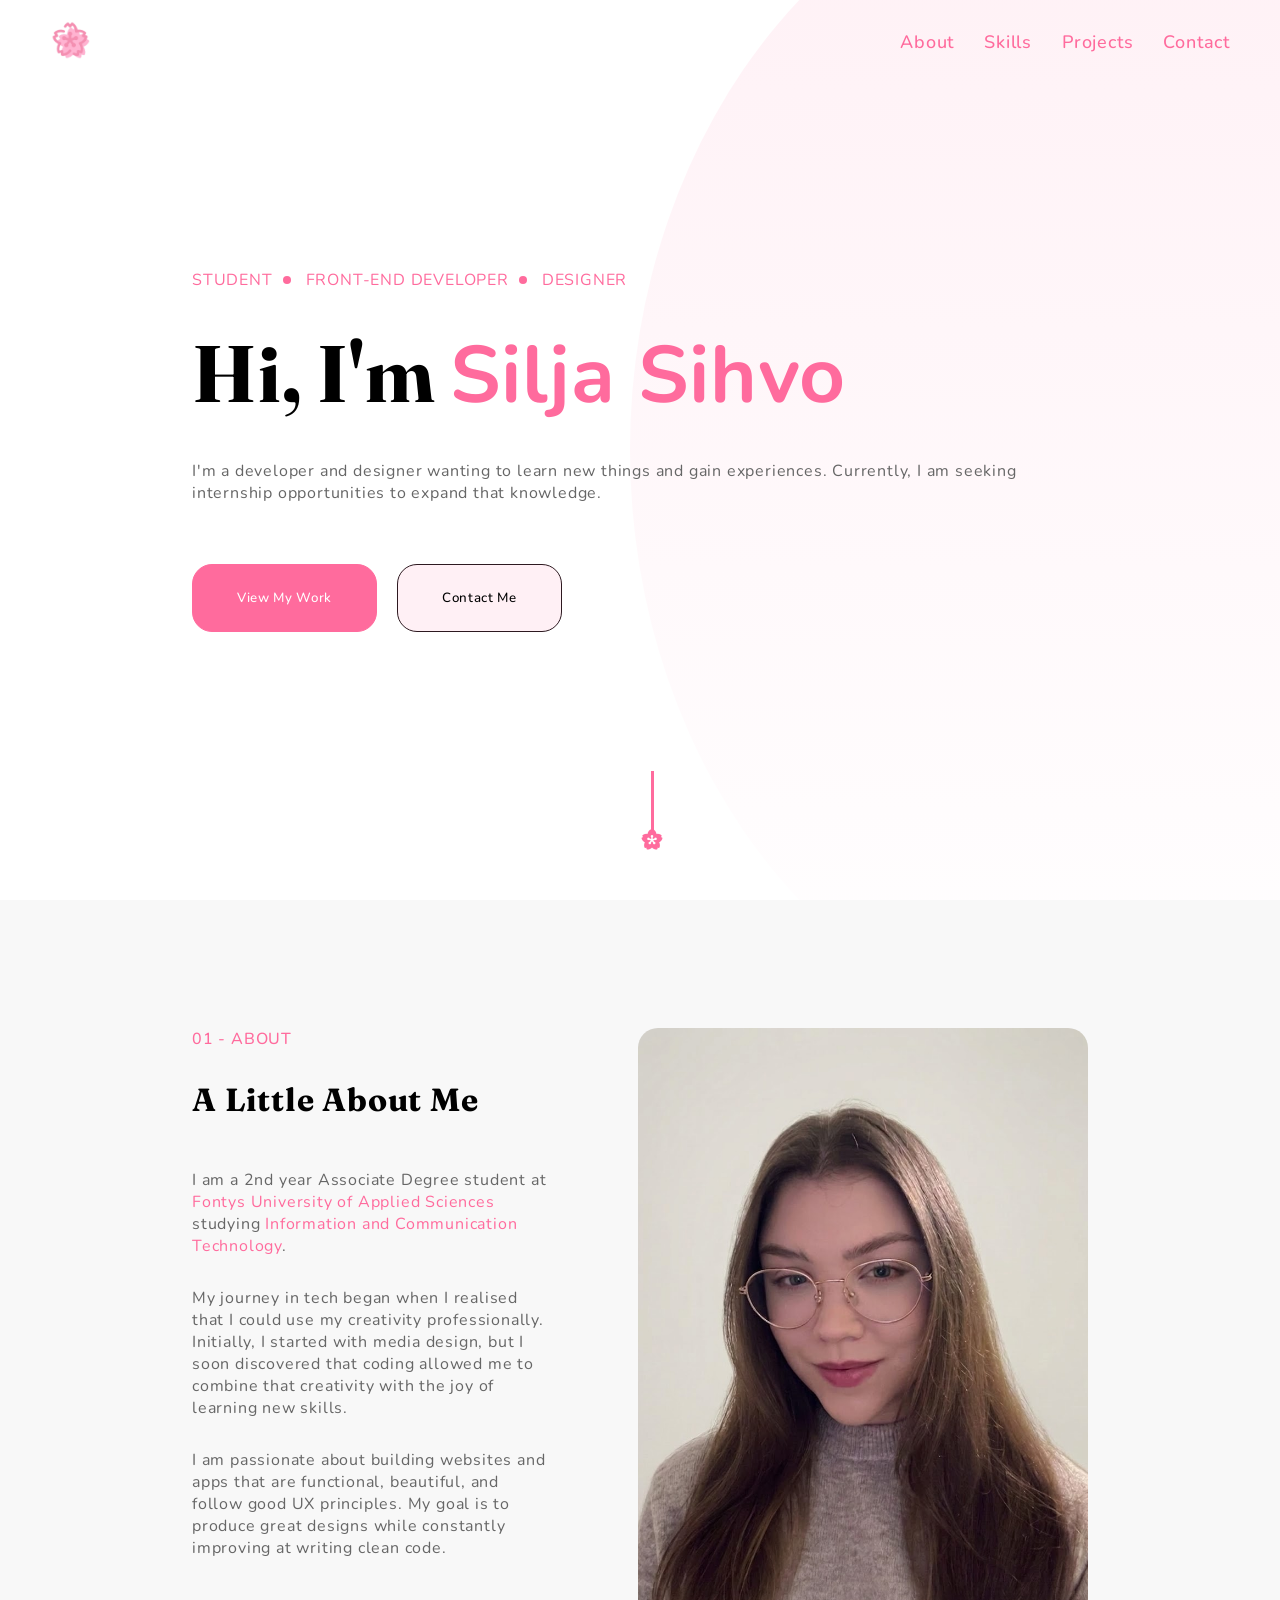
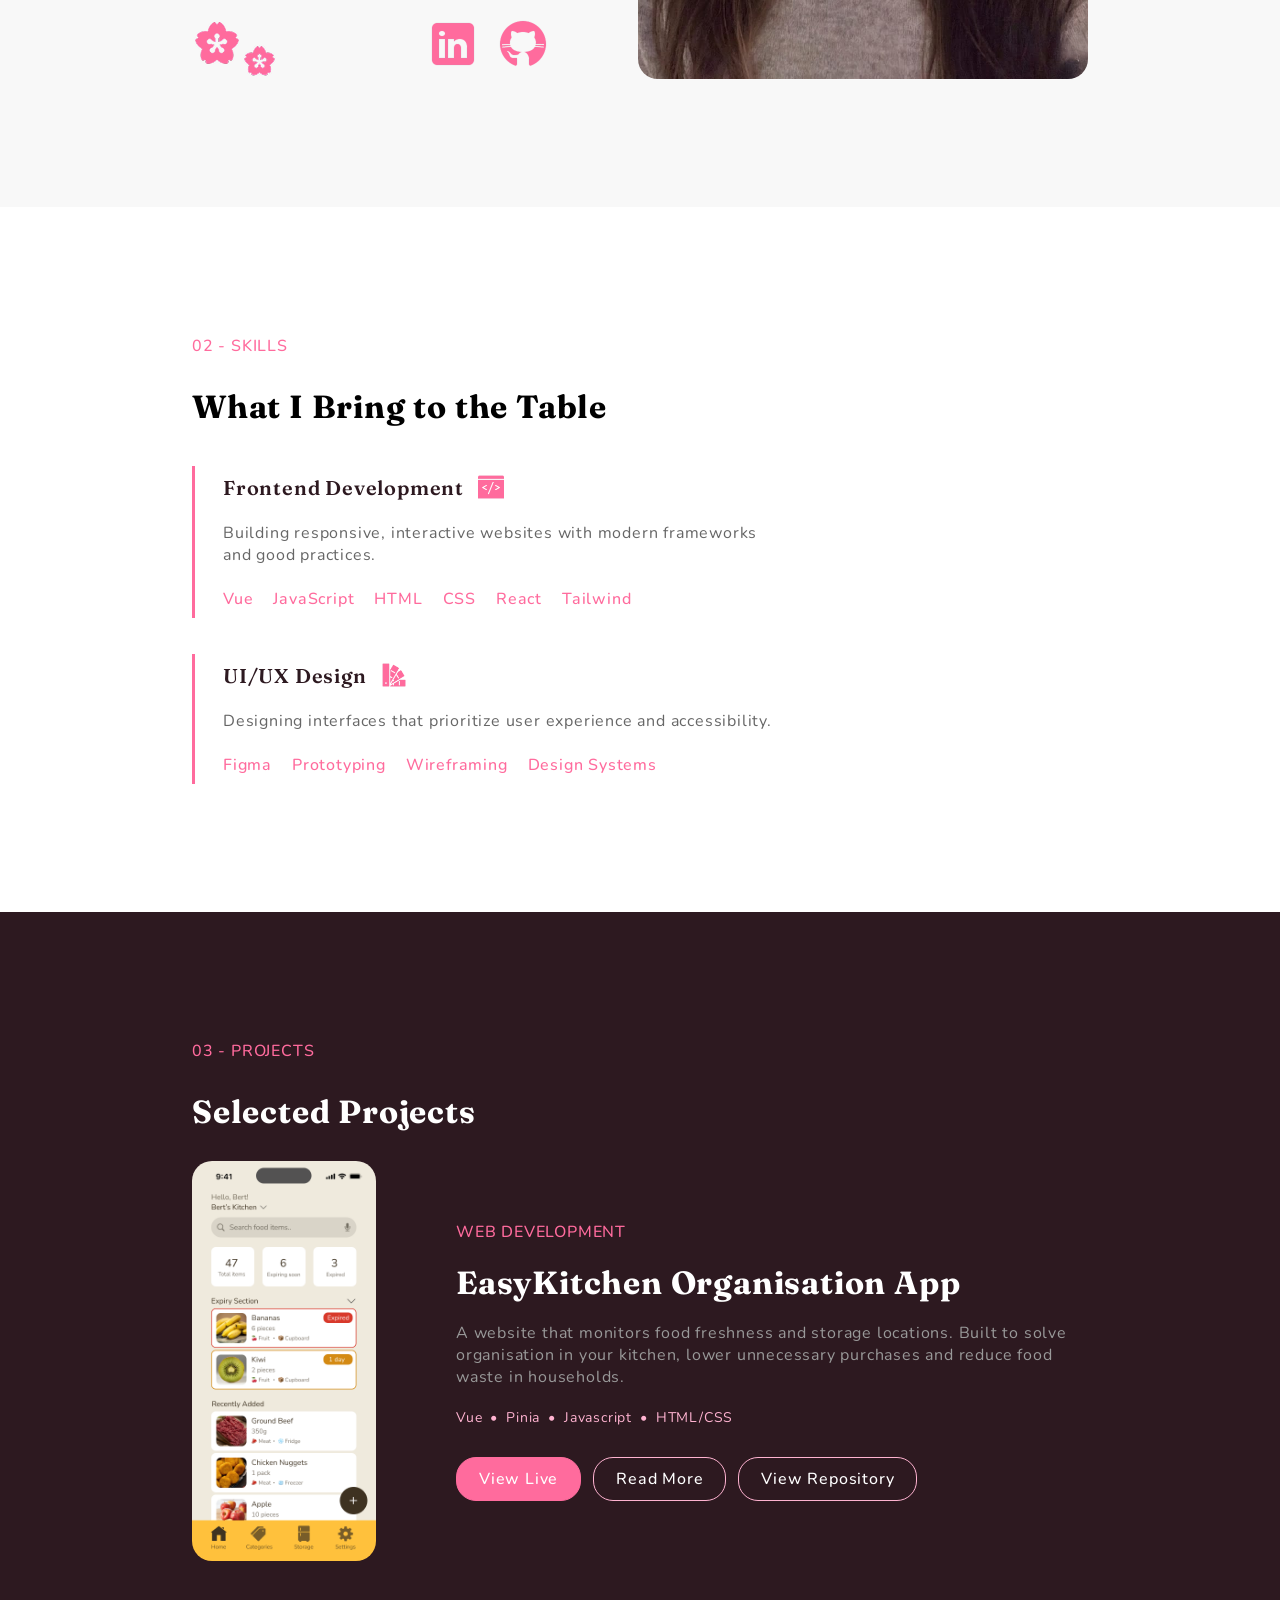
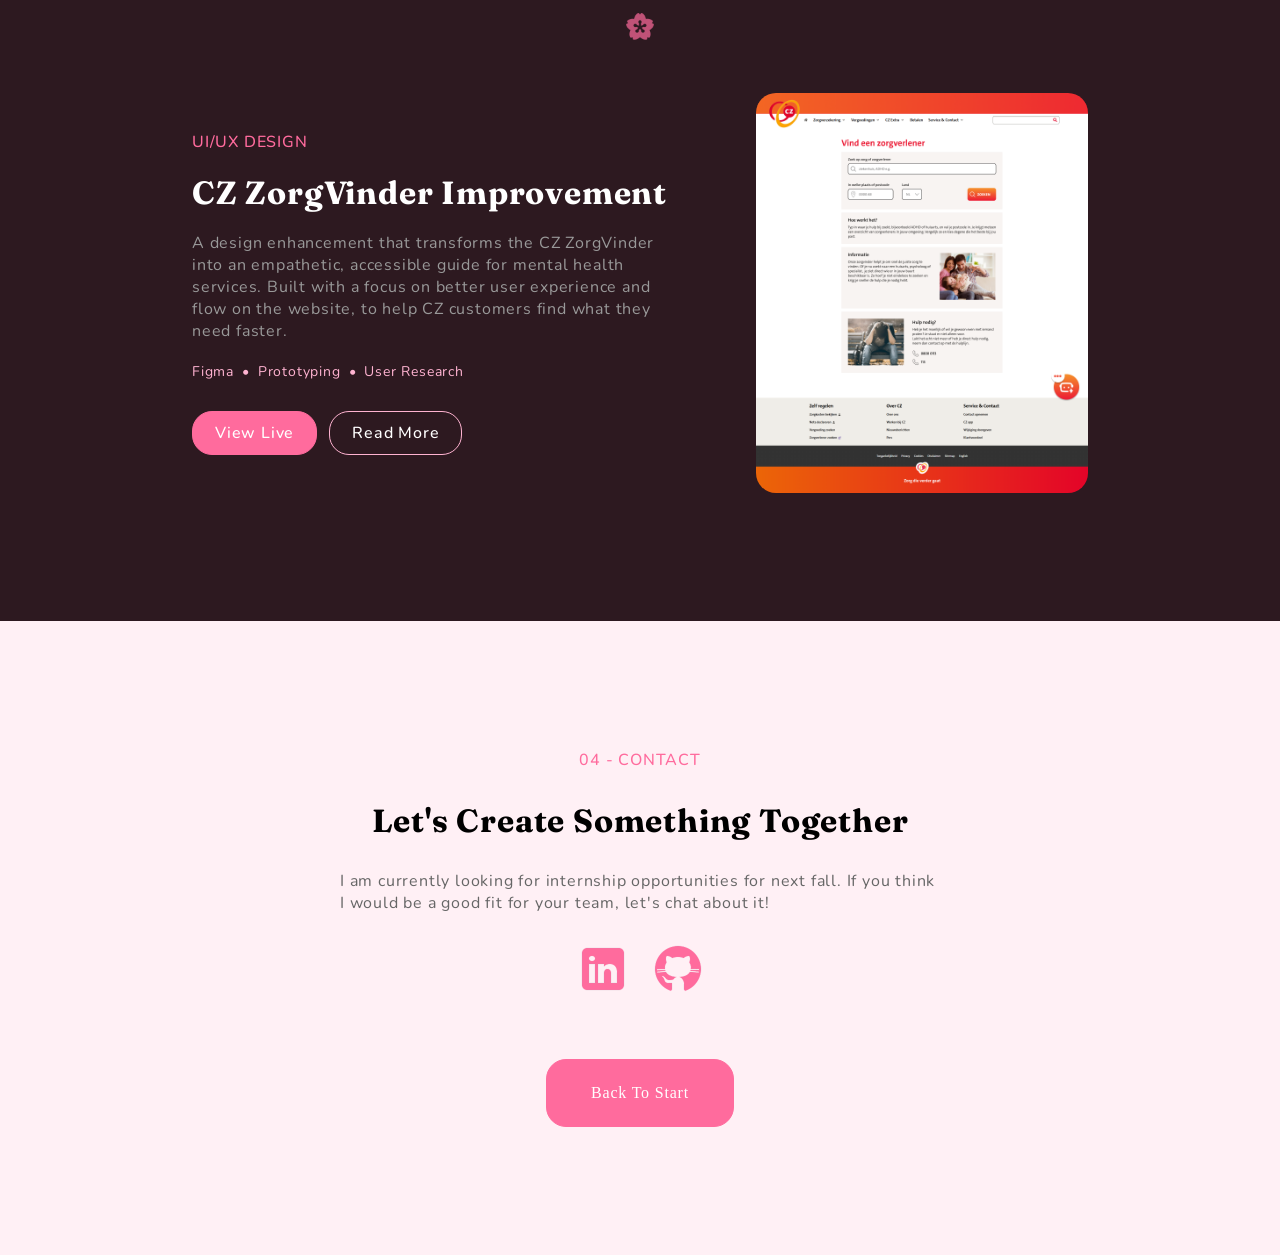
==== index.html @ 4cdd4177 "Add Contact section" ====
<!doctype html>
<html lang="en">
	<head>
		<meta charset="UTF-8" />
		<meta name="viewport" content="width=device-width, initial-scale=1.0" />
		<link rel="stylesheet" href="styles.css" />
		<link rel="preconnect" href="https://fonts.googleapis.com" />
		<link rel="preconnect" href="https://fonts.gstatic.com" crossorigin />
		<link
			href="https://fonts.googleapis.com/css2?family=Nunito:ital,wght@0,200..1000;1,200..1000&display=swap"
			rel="stylesheet" />
		<link rel="preconnect" href="https://fonts.googleapis.com" />
		<link rel="preconnect" href="https://fonts.gstatic.com" crossorigin />
		<link
			href="https://fonts.googleapis.com/css2?family=Fraunces:ital,opsz,wght@0,9..144,100..900;1,9..144,100..900&display=swap"
			rel="stylesheet" />
		<title>Silja Sihvo - Portfolio</title>
	</head>

	<body>
		<!-- Header -->
		<header id="main-header">
			<div class="logo">
				<img src="/images/flower-outline.png" alt="Flower Logo" />
			</div>

			<nav>
				<ul class="nav-links">
					<li><a href="#about">About</a></li>
					<li><a href="#skills">Skills</a></li>
					<li><a href="#projects">Projects</a></li>
					<li><a href="#contact">Contact</a></li>
				</ul>
			</nav>
		</header>

		<!-- Hero -->
		<section class="hero-wrapper">
			<div class="hero-section container">
				<ul class="role-list">
					<li>STUDENT</li>
					<li>FRONT-END DEVELOPER</li>
					<li>DESIGNER</li>
				</ul>
				<h1>Hi, I'm <span class="highlight">Silja Sihvo</span></h1>
				<p>
					I'm a developer and designer wanting to learn new things and
					gain experiences. Currently, I am seeking internship
					opportunities to expand that knowledge.
				</p>
				<div class="hero-cta">
					<button class="view-btn">View My Work</button>
					<button class="contact-btn">Contact Me</button>
				</div>
			</div>
			<div class="scroll-indicator">
				<div class="scroll-line"></div>
				<img
					src="/images/flower.png"
					alt="Scroll Down"
					class="scroll-icon" />
			</div>
		</section>

		<!-- About -->
		<section class="about" id="about">
			<div class="about-content container">
				<div>
					<h4>01 - ABOUT</h4>
					<h2>A Little About Me</h2>
					<p>
						I am a 2nd year Associate Degree student at
						<span class="highlight"
							>Fontys University of Applied Sciences</span
						>
						studying
						<span class="highlight"
							>Information and Communication Technology</span
						>.
					</p>
					<p>
						My journey in tech began when I realised that I could
						use my creativity professionally. Initially, I started
						with media design, but I soon discovered that coding
						allowed me to combine that creativity with the joy of
						learning new skills.
					</p>
					<p>
						I am passionate about building websites and apps that
						are functional, beautiful, and follow good UX
						principles. My goal is to produce great designs while
						constantly improving at writing clean code.
					</p>
					<div class="about-bottom">
						<img src="/images/flowers.png" alt="Flowers" />
						<div class="about-icons">
							<img src="/images/linkedin.png" alt="LinkedIn" />
							<img src="/images/github.png" alt="GitHub" />
						</div>
					</div>
				</div>
				<img src="/images/selfie.png" alt="Selfie" class="selfie" />
			</div>
		</section>

		<!-- Skills -->
		<section class="skills-section" id="skills">
			<div class="container">
				<h4>02 - SKILLS</h4>
				<h2>What I Bring to the Table</h2>

				<div class="skills-list">
					<div class="skill-card">
						<div class="skill-header">
							<span class="skill-title"
								>Frontend Development</span
							>
							<span class="skill-icon">
								<img
									src="/images/frontend.png"
									alt="Code Icon" />
							</span>
						</div>
						<p class="skill-description">
							Building responsive, interactive websites with
							modern frameworks and good practices.
						</p>
						<div class="skill-tags">
							<span class="skill-tag">Vue</span>
							<span class="skill-tag">JavaScript</span>
							<span class="skill-tag">HTML</span>
							<span class="skill-tag">CSS</span>
							<span class="skill-tag">React</span>
							<span class="skill-tag">Tailwind</span>
						</div>
					</div>

					<div class="skill-card">
						<div class="skill-header">
							<span class="skill-title">UI/UX Design</span>
							<span class="skill-icon">
								<img
									src="/images/design.png"
									alt="Design Icon" />
							</span>
						</div>
						<p class="skill-description">
							Designing interfaces that prioritize user experience
							and accessibility.
						</p>
						<div class="skill-tags">
							<span class="skill-tag">Figma</span>
							<span class="skill-tag">Prototyping</span>
							<span class="skill-tag">Wireframing</span>
							<span class="skill-tag">Design Systems</span>
						</div>
					</div>
				</div>
			</div>
		</section>

		<!-- Projects -->
		<section class="projects" id="projects">
			<div class="container">
				<h4>03 - PROJECTS</h4>
				<h2>Selected Projects</h2>

				<div class="project-card">
					<img
						src="/images/project1.png"
						alt="EasyKitchen App"
						class="project-img" />
					<div class="project-info">
						<h4 class="project-category">WEB DEVELOPMENT</h4>
						<h2>EasyKitchen Organisation App</h2>
						<p>
							A website that monitors food freshness and storage
							locations. Built to solve organisation in your
							kitchen, lower unnecessary purchases and reduce food
							waste in households.
						</p>
						<div class="project-tags">
							<span>Vue</span>
							<span>Pinia</span>
							<span>Javascript</span>
							<span>HTML/CSS</span>
						</div>
						<div class="project-buttons">
							<button class="view-btn">View Live</button>
							<a
								href="project1.html"
								class="contact-btn project-outline-btn">
								Read More
							</a>
							<button class="contact-btn project-outline-btn">
								View Repository
							</button>
						</div>
					</div>
				</div>

				<div class="project-divider">
					<img
						src="/images/flower.png"
						alt="Flower"
						class="flower-icon" />
				</div>

				<div class="project-card project-card--reverse">
					<div class="project-info">
						<h4 class="project-category">UI/UX DESIGN</h4>
						<h2>CZ ZorgVinder Improvement</h2>
						<p>
							A design enhancement that transforms the CZ
							ZorgVinder into an empathetic, accessible guide for
							mental health services. Built with a focus on better
							user experience and flow on the website, to help CZ
							customers find what they need faster.
						</p>
						<div class="project-tags">
							<span>Figma</span>
							<span>Prototyping</span>
							<span>User Research</span>
						</div>
						<div class="project-buttons">
							<button class="view-btn">View Live</button>
							<a
								href="project2.html"
								class="contact-btn project-outline-btn">
								Read More
							</a>
						</div>
					</div>
					<img
						src="/images/project2.png"
						alt="CZ ZorgVinder"
						class="project-img" />
				</div>
			</div>
		</section>

		<!-- Contact -->
		<section class="contact" id="contact">
			<div class="contact-container">
				<h4>04 - CONTACT</h4>
				<h2>Let's Create Something Together</h2>
				<p>
					I am currently looking for internship opportunities for next
					fall. If you think I would be a good fit for your team,
					let's chat about it!
				</p>
				<div class="contact-socials">
					<img src="/images/linkedin.png" alt="LinkedIn" />
					<img src="/images/github.png" alt="GitHub" />
				</div>
				<div class="cta-btn">Back To Start</div>
		</section>

		<script src="script.js"></script>
	</body>
</html>
---- styles.css ----
:root {
    --background-color: #ffffff;
    --light-gray: #F8F8F8;
    --gray-font: #666666;
    --lighter-font: #999999;
    --pink-font: #FFB3D1;
    --primary: #FF6B9D;
    --secondary: #FFF0F5;
    --contrast: #2D1920;
}

* {
    margin: 0;
    padding: 0;
    box-sizing: border-box;
}

html {
  scroll-behavior: smooth;
  scroll-padding-top: 90px;
}

body {
    letter-spacing: 0.05em;
}

h1 {
    font-family: "Fraunces", serif;
    font-size: 80px;
}

h2 {
    font-family: "Fraunces", serif;
    font-size: 32px;
}

h3 {
    font-family: "Fraunces", serif;
}

h4 {
    font-family: "Nunito", sans-serif;
    color: var(--primary);
    font-weight: 500;
    font-size: 16px;
}

p {
    font-family: "Nunito", sans-serif;
    color: var(--gray-font);
}

ul {
    font-family: "Nunito", sans-serif;
}

span {
    font-family: "Nunito", sans-serif;
}

.highlight {
    color: var(--primary);
}

button {
    font-family: "Nunito", sans-serif;
}

a {
    font-family: "Nunito", sans-serif;
    text-decoration: none;
}

section {
    padding: 8rem clamp(1.5rem, 15vw, 20rem);
    position: relative;
    box-sizing: border-box;
}

@media (max-width: 768px) {
    section {
        padding: 4rem 1.5rem;
        text-align: center;
    }
}

/* -- Header --*/
#main-header {
  position: fixed;
  top: 0;
  left: 0;
  width: 100%;
  display: flex;
  justify-content: space-between;
  align-items: center;
  padding: 20px 50px;
  box-sizing: border-box;
  z-index: 1000;
  background-color: transparent;
  box-shadow: none;
  transition: background-color 0.3s ease, box-shadow 0.3s ease, padding 0.3s ease;
}

#main-header.scrolled {
  background-color: var(--background-color);
  box-shadow: 0 4px 12px rgba(0, 0, 0, 0.1);
  padding: 15px 50px;
}

.logo img {
  height: 40px;
  width: auto;
}

.nav-links {
  list-style: none;
  display: flex;
  gap: 30px;
  margin: 0;
  padding: 0;
}

.nav-links a {
  text-decoration: none;
  color: var(--primary);
  font-weight: 500;
  font-size: 18px;
  transition: opacity 0.2s ease;
  position: relative;
}

.nav-links a:hover {
  opacity: 0.7;
}

.nav-links a::after {
  content: '';
  position: absolute;
  left: 0;
  bottom: -24px; 
  width: 0;
  height: 3px;
  background-color: var(--primary);
  transition: width 0.3s ease;
}

.nav-links a:hover::after,
.nav-links a.active::after {
  width: 100%;
}

/* -- Hero -- */ 

.role-list {
    list-style: none;
    display: flex;
    flex-wrap: wrap;
    align-items: center;
    gap: 15px;
    color: var(--primary);
    padding: 0;
    font-size: 16px;
}

.role-list li {
    display: flex;
    align-items: center;
}

.role-list li:not(:last-child)::after {
    content: "";
    display: inline-block;
    width: 8px;
    height: 8px;
    background-color: var(--primary);
    border-radius: 50%;
    margin-left: 10px;
    flex-shrink: 0;
}

.view-btn {
    background-color: var(--primary);
    color: #ffffff;
    border: 1.5px solid var(--primary);
    border-radius: 20px;
    padding: 24px 44px;
    cursor: pointer;
    font-weight: 500;
    letter-spacing: 0.05em;
    transition: all 0.3s ease;
}

.contact-btn {
    background-color: var(--secondary);
    border: 1.5px solid var(--contrast);
    border-radius: 20px;
    padding: 24px 44px;
    cursor: pointer;
    font-weight: 500;
    letter-spacing: 0.05em;
    transition: all 0.3s ease;
}

.view-btn:hover {
    background-color: #ffffff;
    color: var(--primary);
    border-color: var(--primary);
}

.contact-btn:hover {
    background-color: var(--contrast);
    color: #ffffff;
}

.hero-wrapper {
    width: 100%;
    min-height: 100vh;
    position: relative;
    overflow: hidden;
    display: flex;
}

.hero-section {
    display: flex;
    justify-content: center;
    flex-direction: column;
    max-width: 850px;
    width: 100%;
    gap: 30px;
    position: relative;
}

.hero-wrapper::after {
    content: "";
    position: absolute;
    right: -350px;
    top: 50%;
    transform: translateY(-50%);
    width: 1000px; 
    height: 1200px;
    border-radius: 50%;
    background: linear-gradient(to bottom, var(--secondary), #ffffff);
    z-index: -1;
}

.hero-cta {
    display: flex;
    flex-direction: row;
    gap: 20px;
    margin-top: 30px;
}

.scroll-indicator {
    position: absolute;
    bottom: 3rem;
    left: 50%;
    display: flex;
    flex-direction: column;
    align-items: center;
    gap: 0;
    
    animation: scroll-bounce 2s infinite ease-in-out;
    z-index: 10;
}

.scroll-line {
    width: 3px;
    height: 60px;
    background-color: var(--primary);
}

.scroll-icon {
    width: 24px;
    height: auto;
    display: block;
    margin-top: -3px;
}

@keyframes scroll-bounce {
    0%, 100% {
        transform: translate(-50%, 0);
    }
    50% {
        transform: translate(-50%, 15px);
    }
}

@media (max-width: 768px) {
    .hero-section {
        align-items: center;
        margin: 0 auto;
    }

    .role-list {
        justify-content: center;
        gap: 30px; 
        font-weight: 600;
        letter-spacing: 0.1em;
    }

    .role-list li:not(:last-child)::after {
        display: none; 
    }

    .hero-cta {
        flex-direction: column;
        width: 100%;
        gap: 15px;
    }

    .view-btn, .contact-btn {
        width: 100%;
        padding: 18px 30px;
    }

    .hero-wrapper::after {
        content: "";
        position: absolute;
        top: 0;
        width: 200%; 
        height: 100%;
        right: -140%; 
        bottom: 0;
        transform: none;
        border-radius: 50%;
        background: linear-gradient(to bottom, var(--secondary), #ffffff);
        opacity: 0.5;
        z-index: -1;
    }

    .hero-section h1 {
        font-size: 2.8rem;
    }
}

/* -- About -- */

.about {
    display: flex;
    flex-direction: row;
    gap: 100px;
    background-color: var(--light-gray);
    align-items: center;
}

.about-content {
    display: flex;
    gap: 90px;
    max-width: 800px;
}

/* first div of about-content */
.about-content > div:first-child {
    display: flex;
    flex-direction: column;
    gap: 30px;
}

.about h2 {
    padding-bottom: 20px;

}

.about-bottom {
    display: flex;
    flex-direction: row;
    justify-content: space-between;
    padding-top: 30px;
}

.about-icons {
    display: flex;
    gap: 20px;
}

.about-icons img {
    width: 50px;
    height: 50px;
    cursor: pointer;
}

.selfie {
    width: 100%; 
    max-width: 450px;
    height: auto; 
    border-radius: 20px;
    object-fit: cover;
}

@media (max-width: 1200px) {
    .selfie {
        width: 200px;
        height: auto;
        object-fit: cover;
        margin: 0 auto;
    }

    .about-bottom > img {
        display: none;
    }
}

@media (max-width: 768px) {
    .about-content {
        flex-direction: column;
        align-items: center;
        text-align: center;
        gap: 40px;
    }

    .selfie {
        width: 200px;
        height: 200px;
        border-radius: 50%;
        object-fit: cover;
        margin: 0 auto;
        order: -1;
    }

    .about-bottom > img {
        display: none;
    }

    .about-bottom {
        justify-content: center;
        padding-top: 20px;
    }
}

/* -- Skills -- */
 
.skills-section {
    display: flex;
    flex-direction: column;
    gap: 30px;
    background-color: var(--background-color);
}
 
.skills-section h2 {
    padding-bottom: 10px;
}
 
.skills-list {
    display: flex;
    flex-direction: column;
    gap: 36px;
}
 
.skill-card {
    display: flex;
    flex-direction: column;
    gap: 22px;
    border-left: 3px solid var(--primary);
    padding: 8px 0 8px 28px;
}
 
.skill-header {
    display: flex;
    flex-direction: row;
    align-items: center;
    gap: 14px;
}
 
.skill-title {
    font-family: "Fraunces", serif;
    font-size: 20px;
    font-weight: 600;
    color: var(--contrast);
}
 
.skill-icon img {
    display: flex;
    align-items: center;
    justify-content: center;
    height: 26px;
    width: 26px;
}
 
.skill-description {
    color: var(--gray-font);
    max-width: 560px;
}
 
.skill-tags {
    display: flex;
    flex-wrap: wrap;
    gap: 20px;
}
 
.skill-tag {
    color: var(--primary);
    font-weight: 500;
}
 
@media (max-width: 768px) {
    .skills-section {
        text-align: center;
    }
 
    .skill-card {
        padding: 8px 0 8px 20px;
    }
 
    .skill-header {
        justify-content: flex-start;
    }
 
    .skill-tags {
        gap: 14px;
    }
 
    .skill-description {
        max-width: 100%;
    }
}

/* -- Projects -- */

.projects {
    display: flex;
    flex-direction: column;
    gap: 30px;
    background-color: var(--contrast);
}

.projects h2 {
    color: var(--background-color);
}

.projects p {
    color: var(--lighter-font);
}

.project-card {
    display: flex;
    flex-direction: row;
    align-items: center;
    gap: 80px;
}

.project-card--reverse {
    flex-direction: row;
    justify-content: space-between;
}

.project-img {
    height: 100%;
    max-height: 400px;
    width: auto;
    border-radius: 20px;
    object-fit: cover;
    flex-shrink: 0;
}

.project-info {
    display: flex;
    flex-direction: column;
    gap: 20px;
    max-width: 650px;
}

.project-category {
    font-size: 16px;
    font-weight: 500;
    color: var(--primary);
}

.project-title {
    font-size: 1.6rem;
    font-weight: 700;
    color: #ffffff;
}

.project-tags {
    display: flex;
    flex-wrap: wrap;
    gap: 8px;
    align-items: center;
}

.project-tags span {
    font-size: 14px;
    color: var(--pink-font);
}

.project-tags span:not(:last-child)::after {
    content: '•';
    margin-left: 8px;
    color: var(--pink-font);
}

.project-buttons {
    display: flex;
    flex-direction: row;
    flex-wrap: wrap;
    gap: 12px;
    padding-top: 10px;
}

.project-buttons .view-btn,
.project-buttons .contact-btn {
    padding: 10px 22px;
    font-size: 16px;
}

.project-outline-btn {
    background-color: transparent;
    border-color: var(--pink-font);
    color: #ffffff;
}

.project-outline-btn:hover {
    background-color: var(--primary);
    border-color: var(--primary);
    color: #ffffff;
}

.project-divider {
    display: flex;
    justify-content: center;
    padding: 20px 0;
}

.flower-icon {
    width: 32px;
    height: 32px;
    opacity: 0.7;
}

@media (max-width: 1200px) {
    .project-card,
    .project-card--reverse {
        gap: 50px;
    }

    .project-img {
        max-width: 220px;
    }
}

@media (max-width: 768px) {
    .project-card,
    .project-card--reverse {
        flex-direction: column;
        align-items: center;
        text-align: center;
        gap: 30px;
    }

    .project-img {
        max-width: 100%;
        border-radius: 16px;
    }

    .project-tags {
        justify-content: center;
    }

    .project-buttons {
        justify-content: center;
    }
}

.container {
    max-width: 1600px;
    margin-left: auto;
    margin-right: auto;
    width: 100%;
    display: flex;
    flex-direction: column;
    gap: 30px;
}

.about-content {
    display: flex;
    flex-direction: row;
    gap: 90px;
}

@media (max-width: 768px) {
    .about-content {
        flex-direction: column;
        align-items: center;
        text-align: center;
        gap: 40px;
    }
}

/* -- Contact -- */

.contact {
    background-color: var(--secondary);
    display: flex;
    align-items: center;
    justify-content: center;
}

.contact-container {
    display: flex;
    justify-content: center;
    align-items: center;
    flex-direction: column;
    gap: 30px;
    max-width: 600px;
}

.contact-socials {
    display: flex;
    gap: 25px;
}

.contact-socials img {
    width: 50px;
    height: 50px;
    cursor: pointer;
}

.cta-btn {
    background-color: var(--primary);
    color: #ffffff;
    border: 1.5px solid var(--primary);
    border-radius: 20px;
    padding: 24px 44px;
    cursor: pointer;
    font-weight: 500;
    letter-spacing: 0.05em;
    transition: all 0.3s ease;
    max-width: 250px;
    margin-top: 35px;
}


.cta-btn:hover {
    background-color: #ffffff;
    color: var(--primary);
    border-color: var(--primary);
}
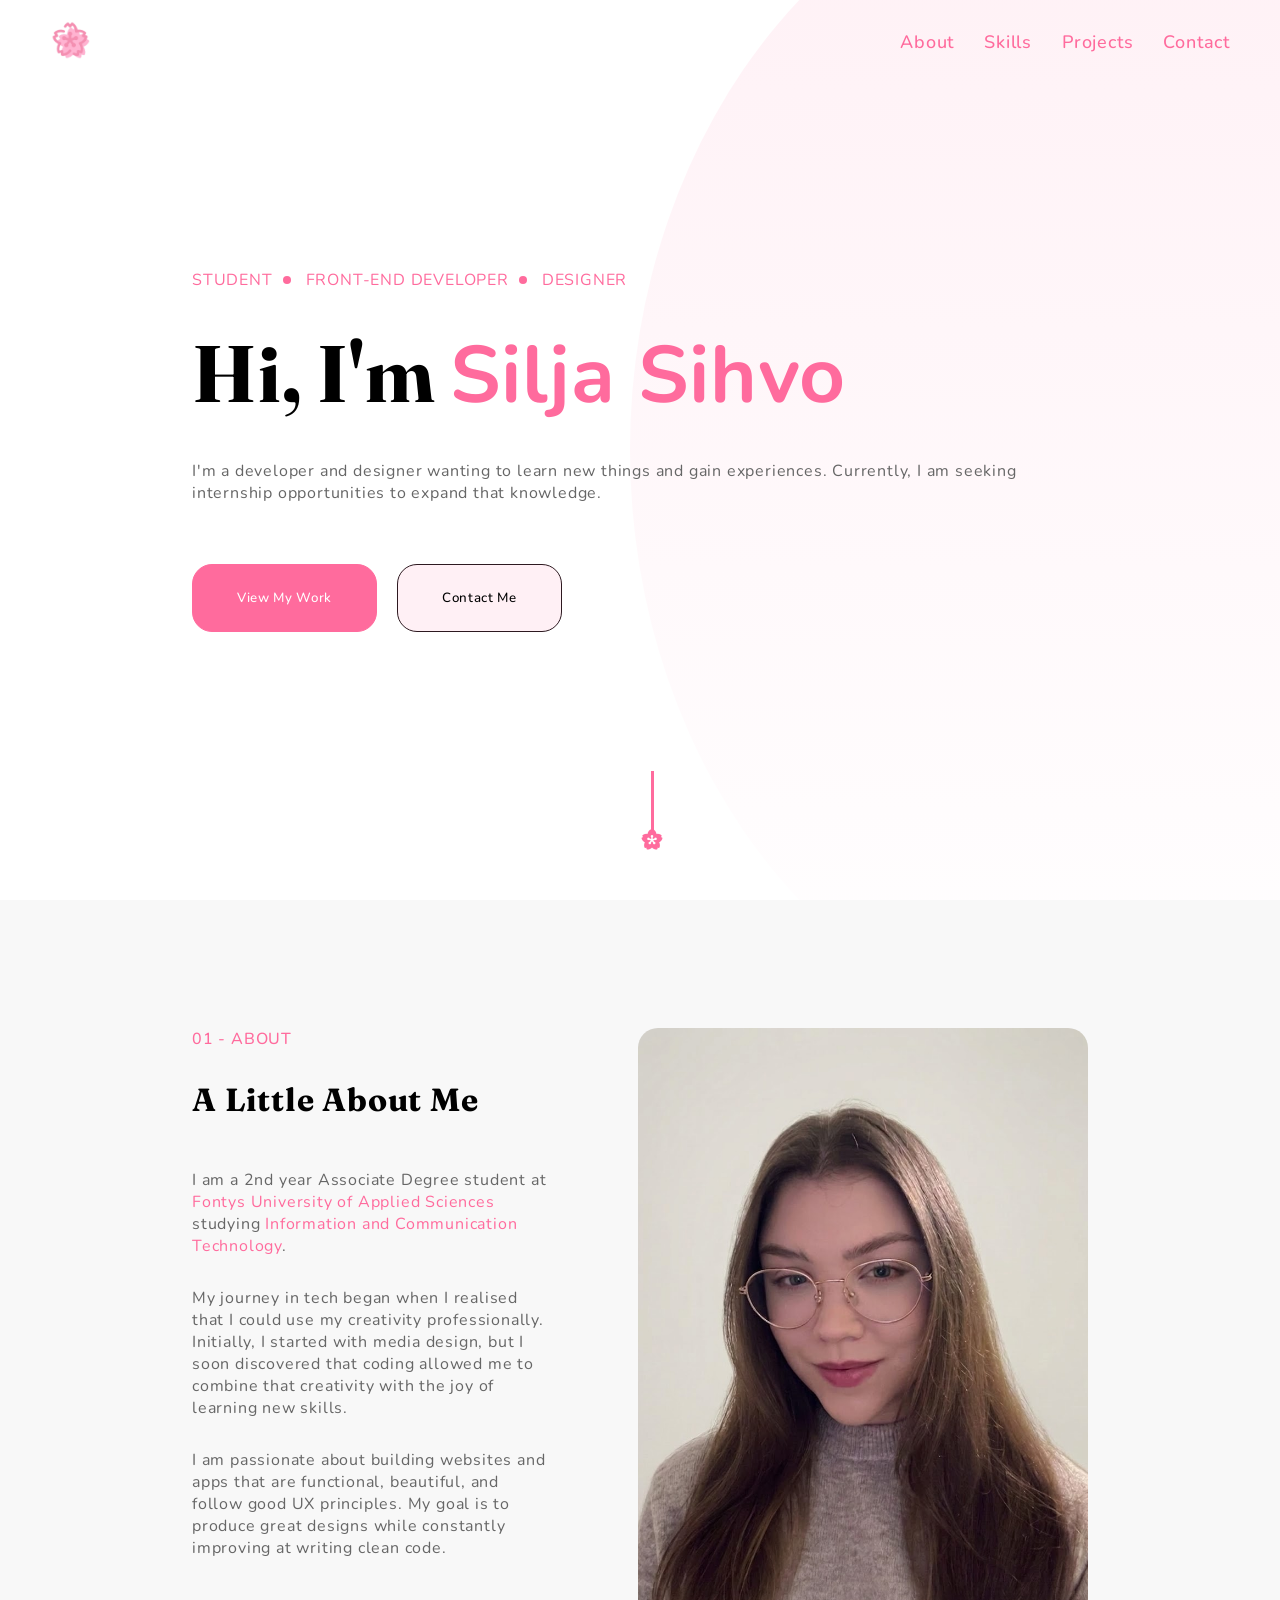
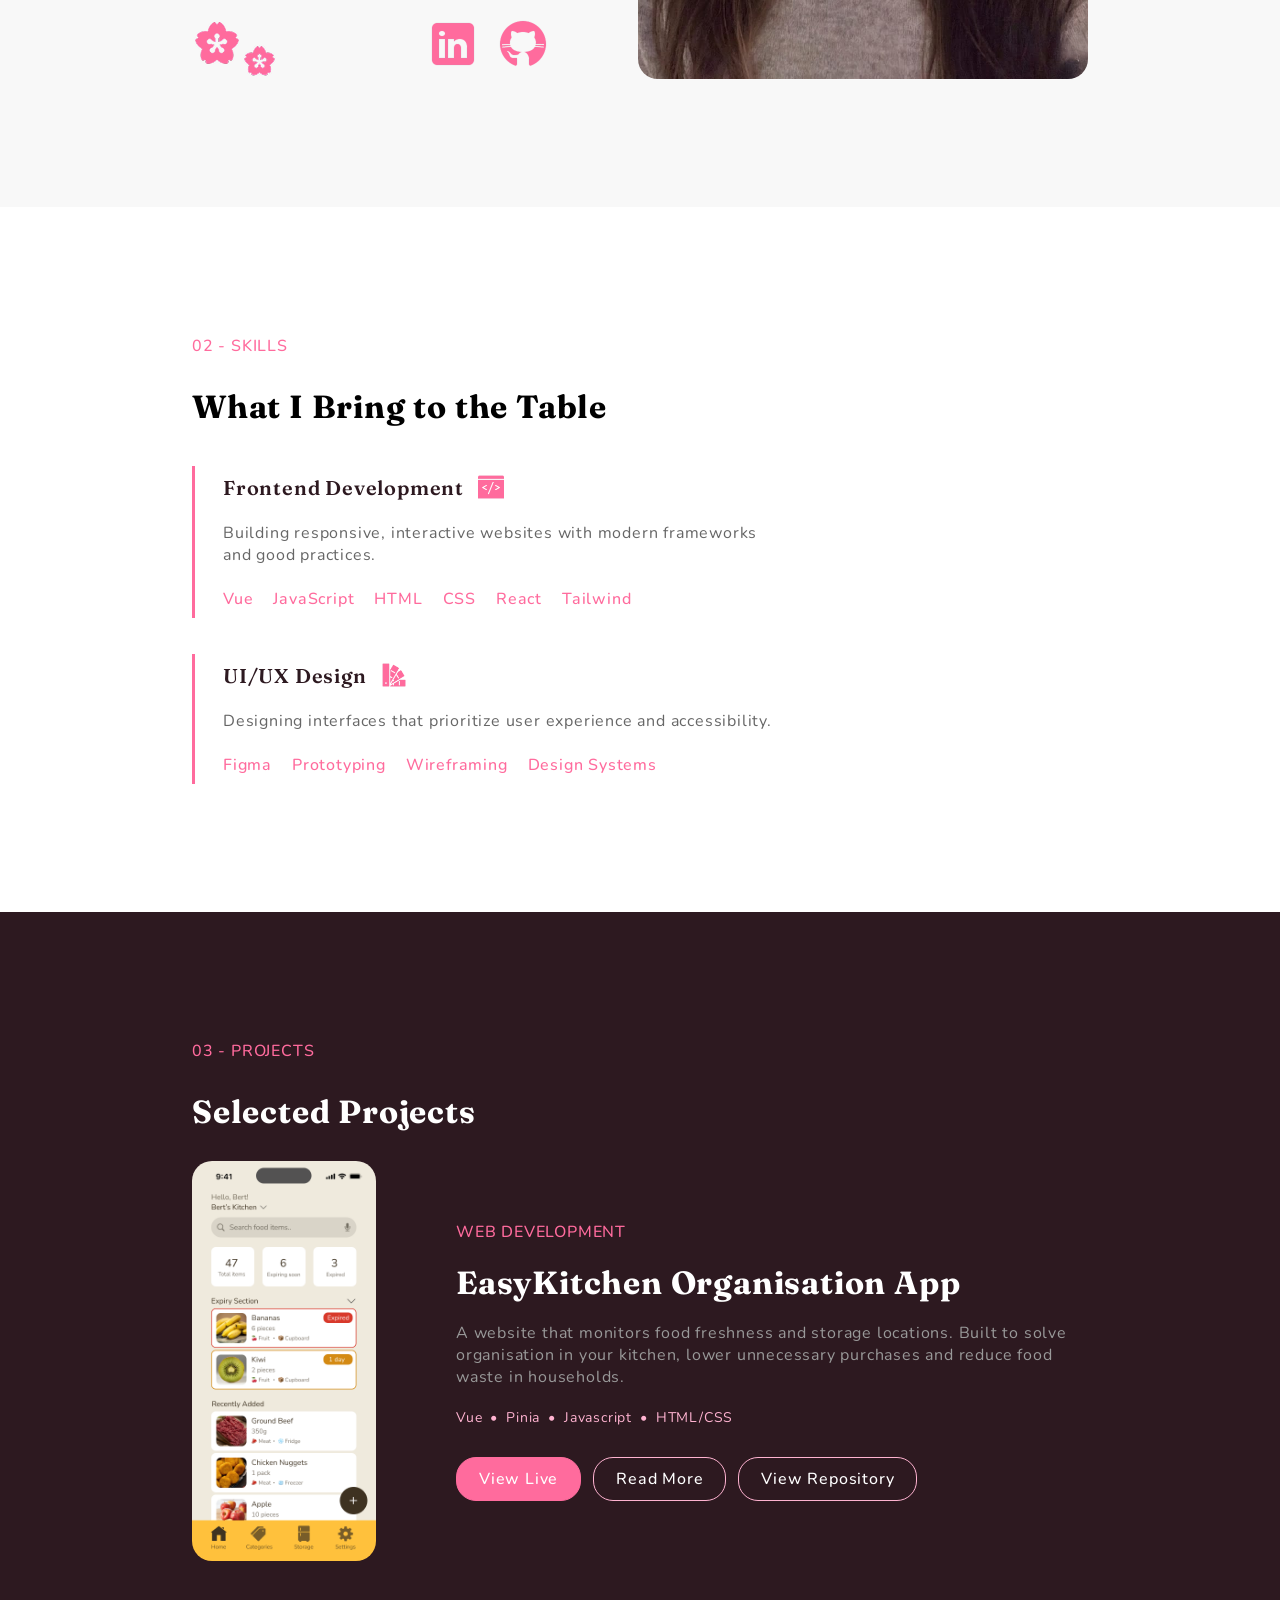
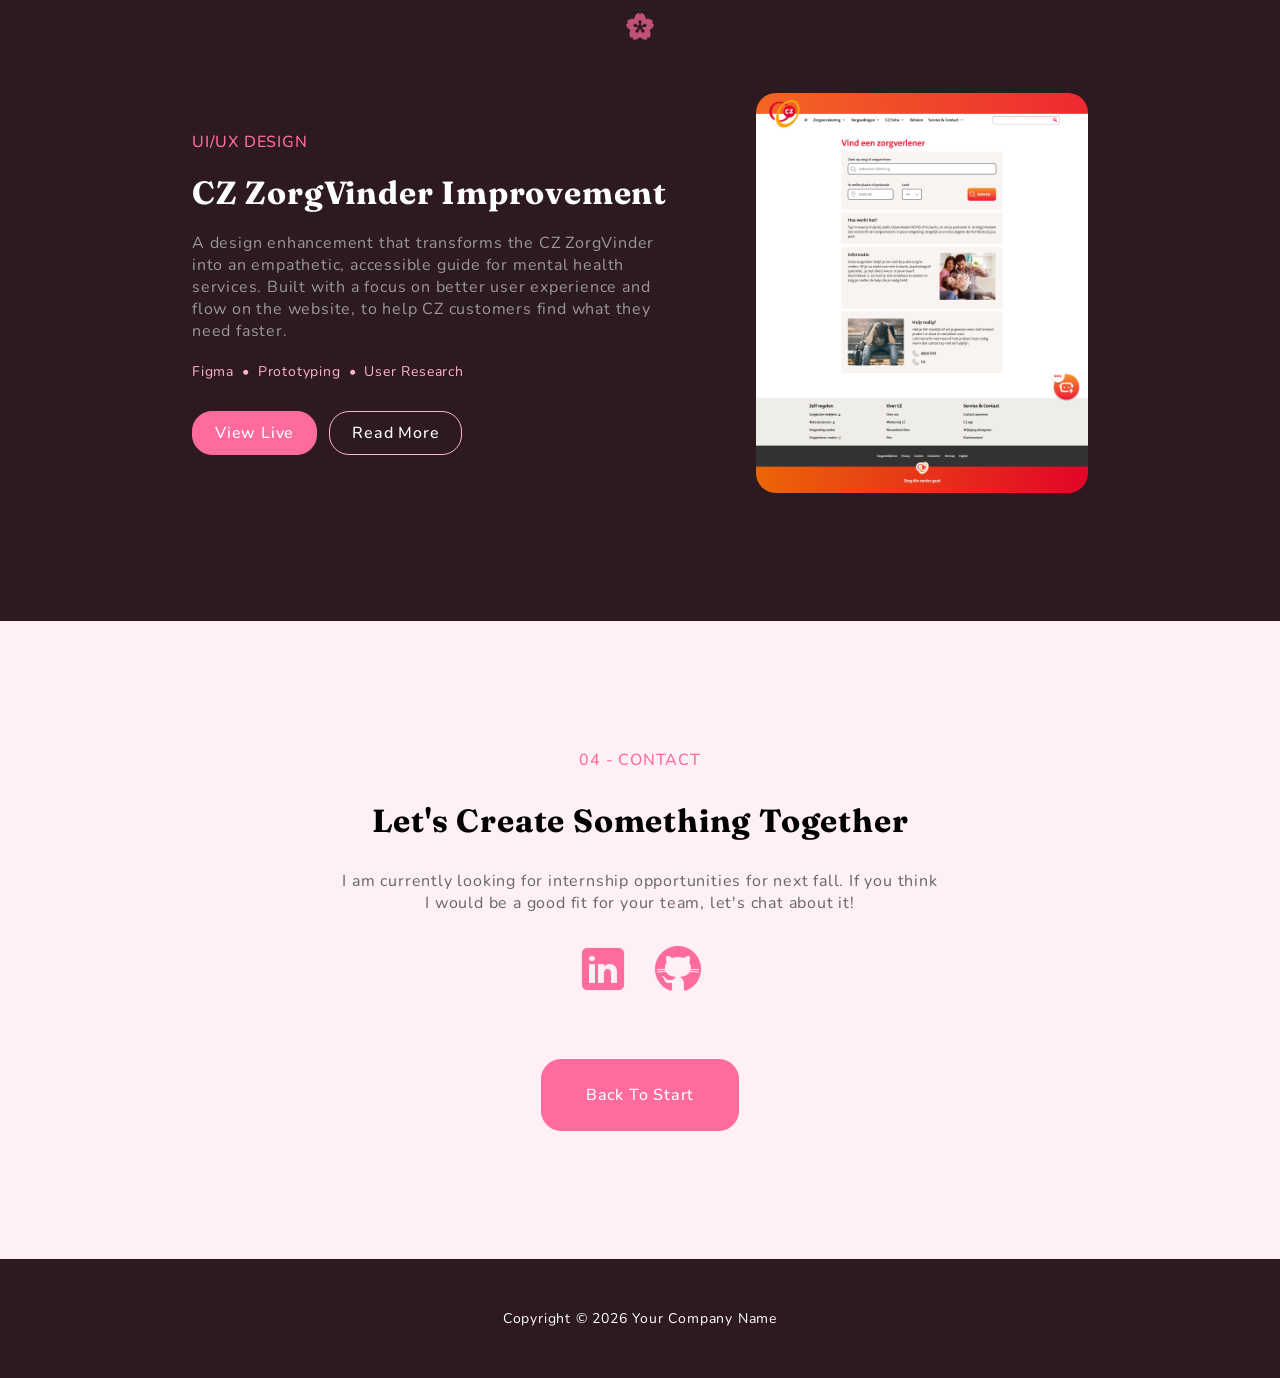
==== commit ac5bb0be: "Add Footer" ====
--- a/index.html
+++ b/index.html
@@ -239,7 +239,7 @@
 			</div>
 		</section>
 
-		<!-- Contact -->
+		
 		<section class="contact" id="contact">
 			<div class="contact-container">
 				<h4>04 - CONTACT</h4>
@@ -256,6 +256,11 @@
 				<div class="cta-btn">Back To Start</div>
 		</section>
 
+		<!-- Footer -->
+		<footer>
+    		<p>Copyright © 2026 Your Company Name</p>
+		</footer>
+
 		<script src="script.js"></script>
 	</body>
 </html>
--- a/styles.css
+++ b/styles.css
@@ -702,6 +702,7 @@
     flex-direction: column;
     gap: 30px;
     max-width: 600px;
+    text-align: center;
 }
 
 .contact-socials {
@@ -727,11 +728,33 @@
     transition: all 0.3s ease;
     max-width: 250px;
     margin-top: 35px;
-}
-
+    font-family: "Nunito", sans-serif;
+}
 
 .cta-btn:hover {
     background-color: #ffffff;
     color: var(--primary);
     border-color: var(--primary);
 }
+
+@media (max-width: 768px) {
+    .cta-btn {
+        width: 100%;
+        max-width: none;
+        padding: 18px 30px;
+    }
+}
+
+/* -- Contact -- */
+
+footer {
+    background-color: var(--contrast);
+    text-align: center;
+    padding: 50px 0;
+}
+
+footer p {
+    font-family: "Nunito", sans-serif;
+    font-size: 14px;
+    color: #ffffff;
+}
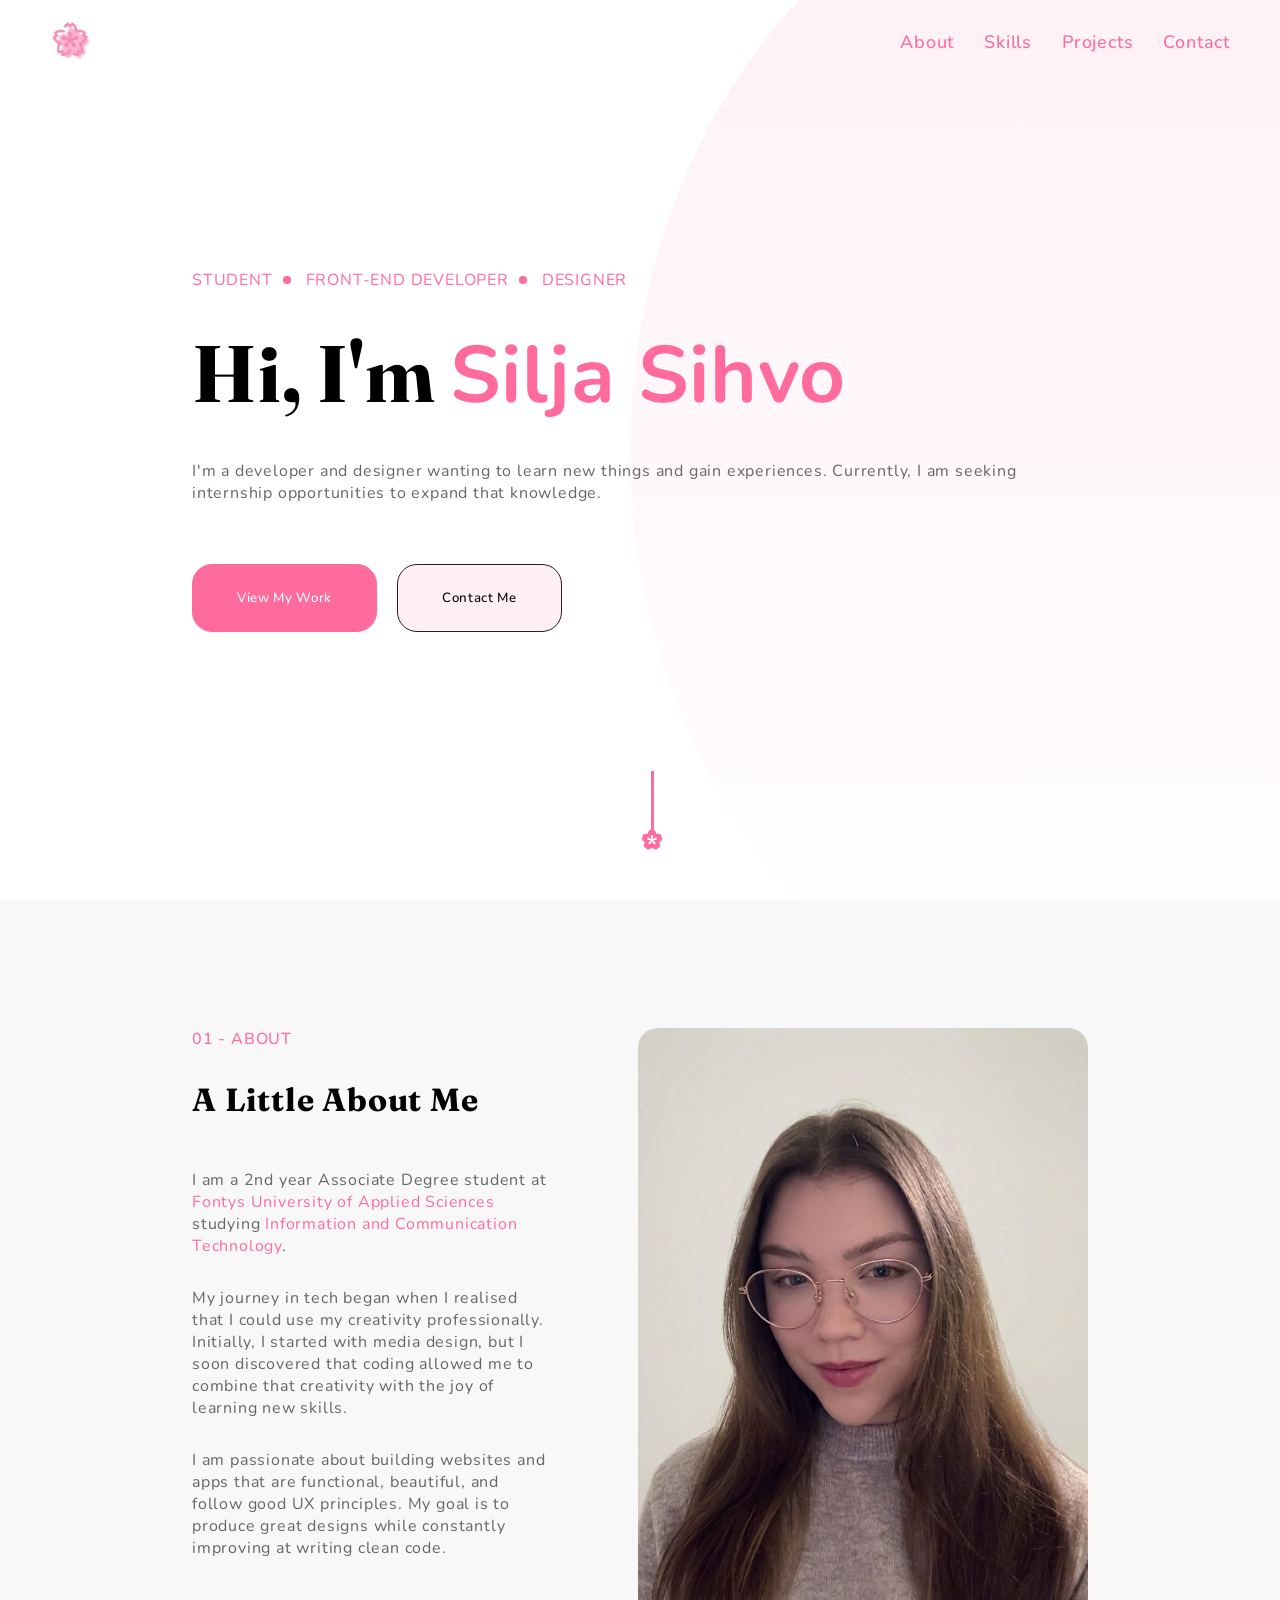
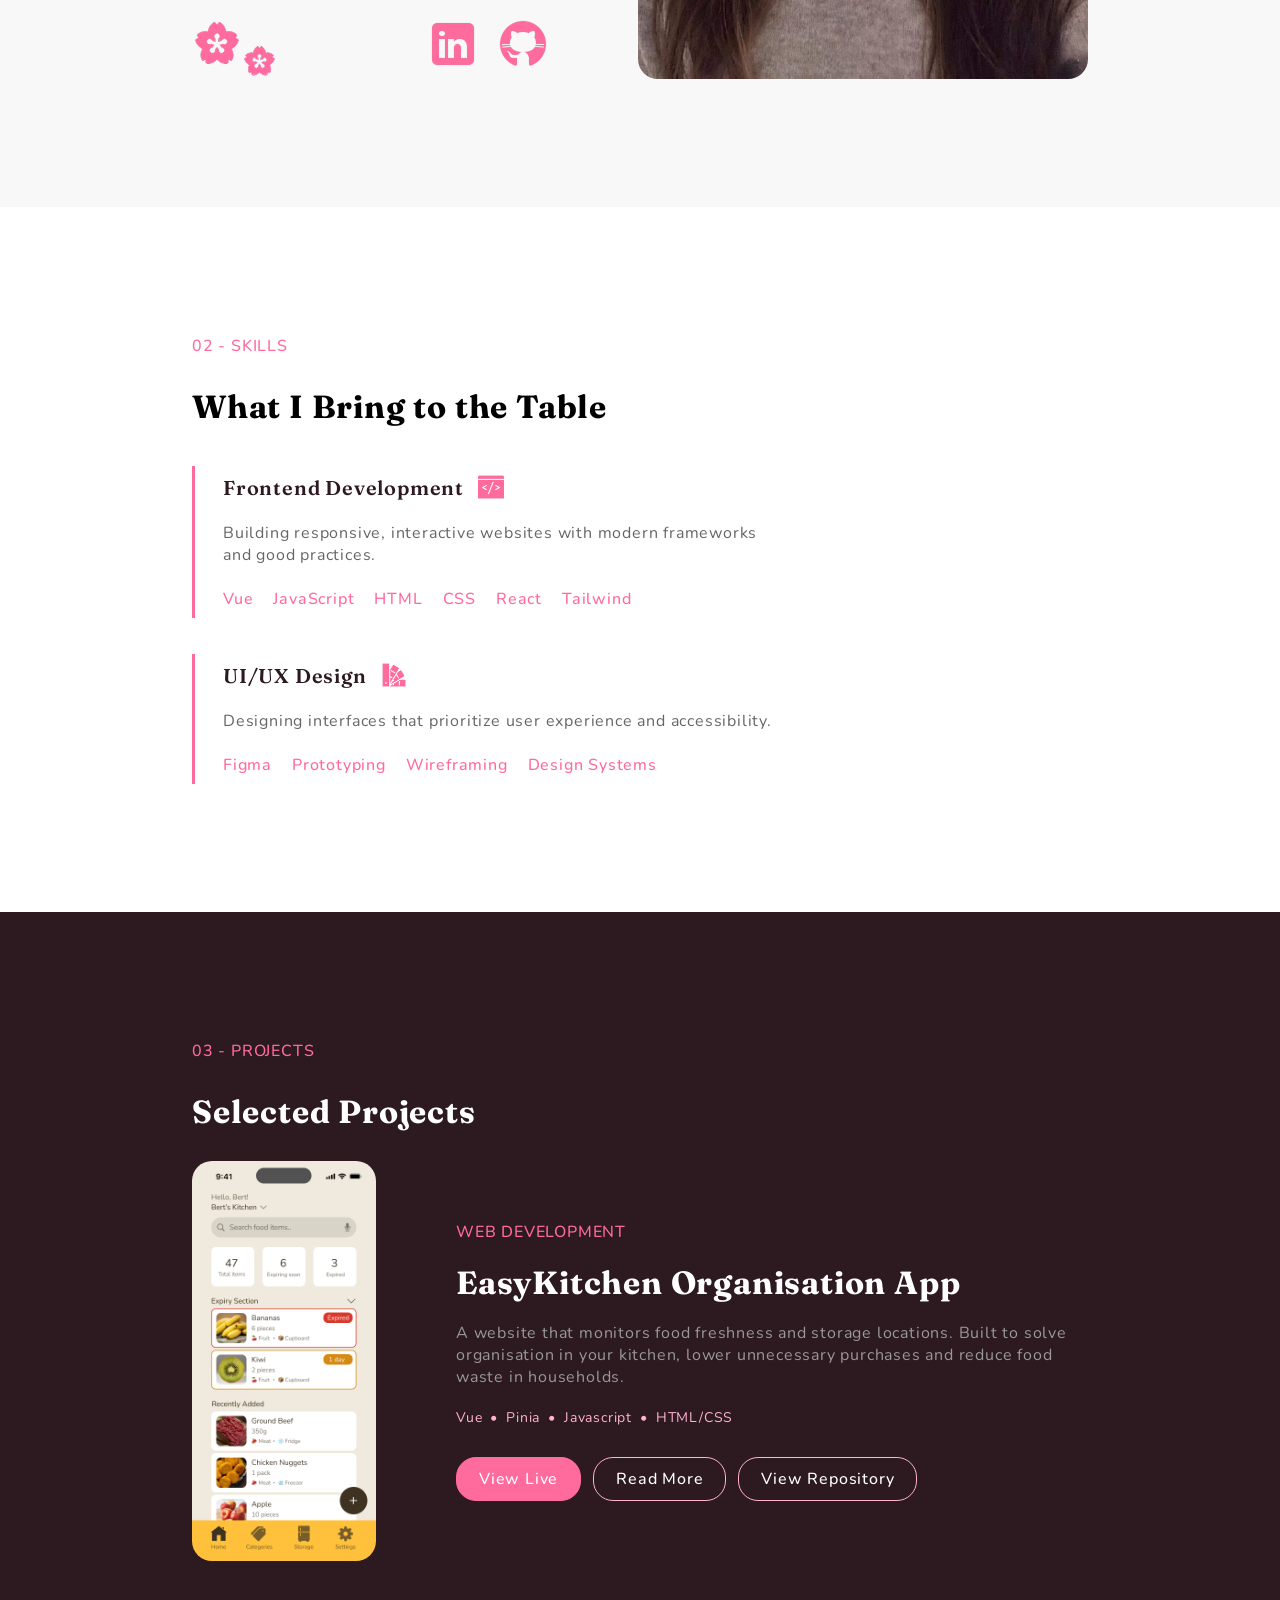
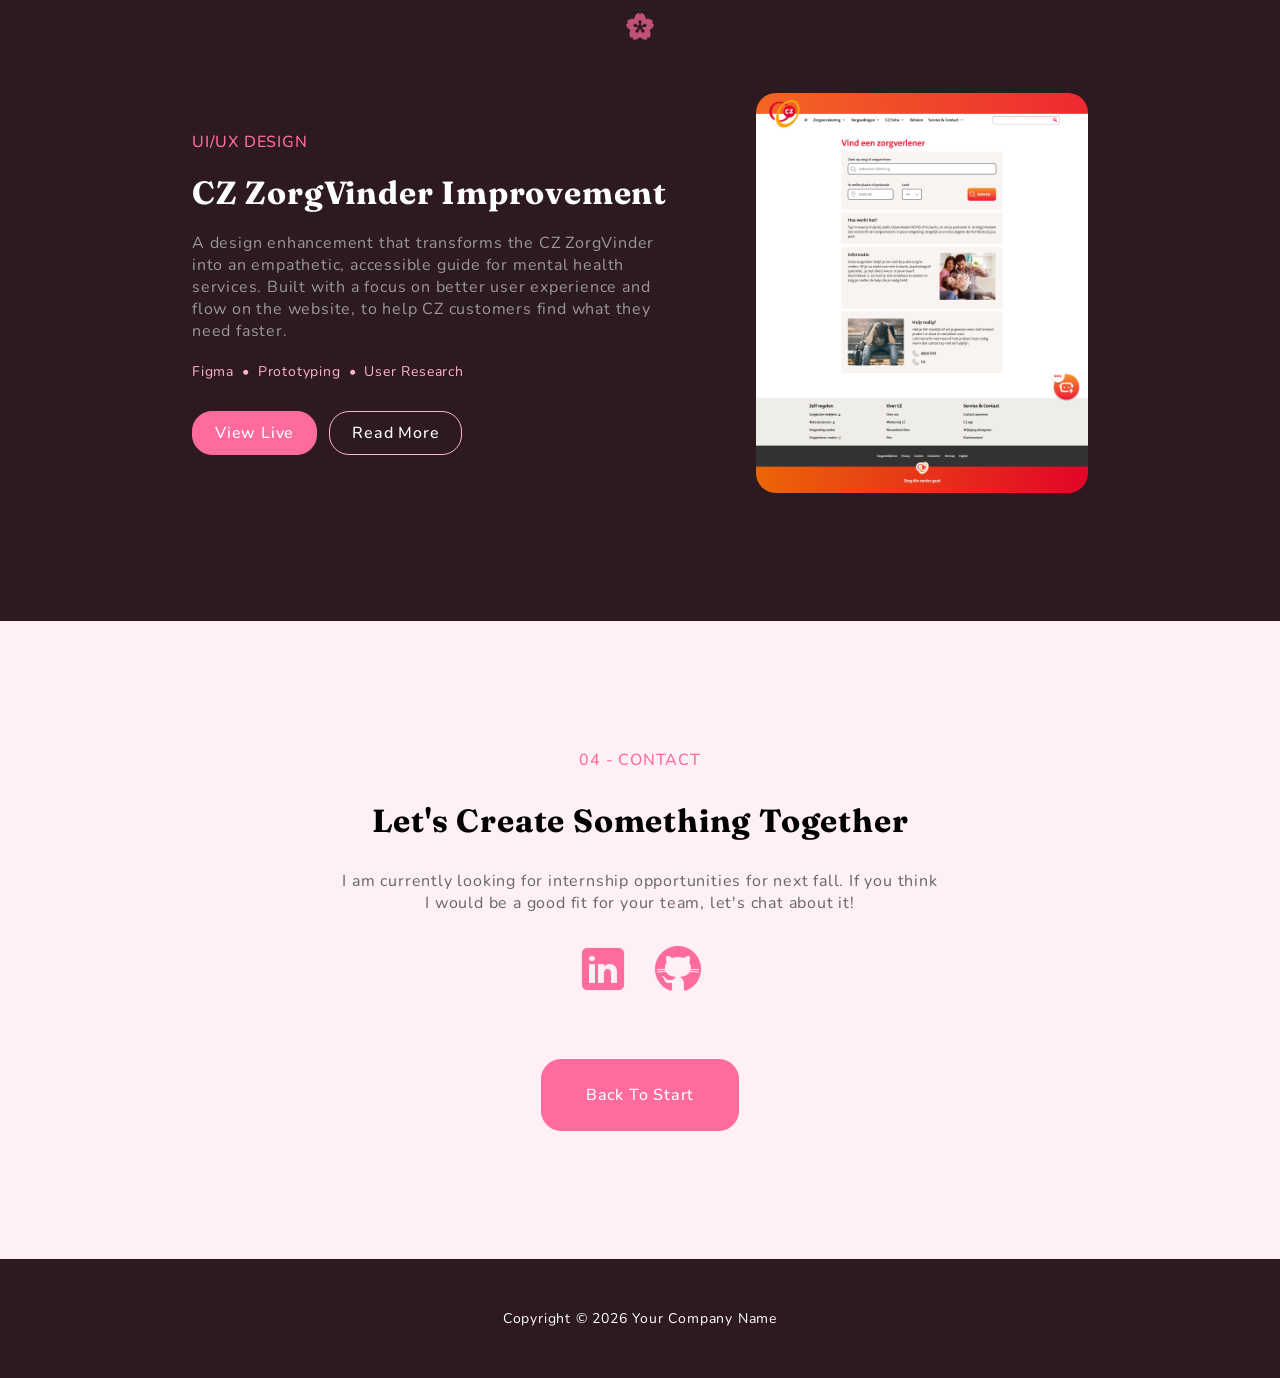
==== commit 0a84d6d9: "Add Animations" ====
--- a/index.html
+++ b/index.html
@@ -64,7 +64,7 @@
 
 		<!-- About -->
 		<section class="about" id="about">
-			<div class="about-content container">
+			<div class="about-content container reveal">
 				<div>
 					<h4>01 - ABOUT</h4>
 					<h2>A Little About Me</h2>
@@ -104,7 +104,7 @@
 		</section>
 
 		<!-- Skills -->
-		<section class="skills-section" id="skills">
+		<section class="skills-section reveal" id="skills">
 			<div class="container">
 				<h4>02 - SKILLS</h4>
 				<h2>What I Bring to the Table</h2>
@@ -160,7 +160,7 @@
 		</section>
 
 		<!-- Projects -->
-		<section class="projects" id="projects">
+		<section class="projects reveal" id="projects">
 			<div class="container">
 				<h4>03 - PROJECTS</h4>
 				<h2>Selected Projects</h2>
@@ -240,7 +240,7 @@
 		</section>
 
 		
-		<section class="contact" id="contact">
+		<section class="contact reveal" id="contact">
 			<div class="contact-container">
 				<h4>04 - CONTACT</h4>
 				<h2>Let's Create Something Together</h2>
--- a/styles.css
+++ b/styles.css
@@ -757,4 +757,111 @@
     font-family: "Nunito", sans-serif;
     font-size: 14px;
     color: #ffffff;
+}
+
+/* -- Animations -- */
+
+@keyframes fade-up {
+    from { opacity: 0; transform: translateY(30px); }
+    to   { opacity: 1; transform: translateY(0); }
+}
+
+@keyframes float {
+    0%, 100% { transform: translateY(0); }
+    50%       { transform: translateY(-8px); }
+}
+
+@keyframes pulse-flower {
+    0%, 100% { transform: scale(1) rotate(0deg); opacity: 0.7; }
+    50%       { transform: scale(1.2) rotate(15deg); opacity: 1; }
+}
+
+.role-list {
+    animation: fade-up 0.6s ease both 0.1s;
+}
+
+.hero-section h1 {
+    animation: fade-up 0.6s ease both 0.25s;
+}
+
+.hero-section > p {
+    animation: fade-up 0.6s ease both 0.4s;
+}
+
+.hero-cta {
+    animation: fade-up 0.6s ease both 0.55s;
+}
+
+.reveal {
+    opacity: 0;
+    transform: translateY(30px);
+    transition: opacity 0.6s ease, transform 0.6s ease;
+}
+
+.reveal.revealed {
+    opacity: 1;
+    transform: translateY(0);
+}
+
+.reveal:nth-child(2) { transition-delay: 0.1s; }
+.reveal:nth-child(3) { transition-delay: 0.2s; }
+.reveal:nth-child(4) { transition-delay: 0.3s; }
+
+.selfie {
+    animation: float 5s ease-in-out infinite;
+}
+
+.flower-icon {
+    animation: pulse-flower 3s ease-in-out infinite;
+}
+
+.view-btn,
+.contact-btn,
+.cta-btn {
+    transition: background-color 0.3s ease, color 0.3s ease,
+                border-color 0.3s ease, transform 0.2s ease,
+                box-shadow 0.2s ease;
+}
+
+.view-btn:hover,
+.contact-btn:hover,
+.cta-btn:hover {
+    transform: translateY(-2px);
+    box-shadow: 0 6px 18px rgba(255, 107, 157, 0.25);
+}
+
+.project-img {
+    transition: transform 0.4s ease, box-shadow 0.4s ease;
+}
+
+.project-img:hover {
+    transform: scale(1.03);
+    box-shadow: 0 16px 36px rgba(0, 0, 0, 0.2);
+}
+
+.contact-socials img,
+.about-icons img {
+    transition: transform 0.25s ease;
+}
+
+.contact-socials img:hover,
+.about-icons img:hover {
+    transform: translateY(-5px);
+}
+
+.skill-tag {
+    display: inline-block;
+    transition: transform 0.2s ease;
+}
+
+.skill-tag:hover {
+    transform: translateY(-2px);
+}
+
+.logo img {
+    transition: transform 0.3s ease;
+}
+
+.logo img:hover {
+    transform: rotate(20deg) scale(1.1);
 }
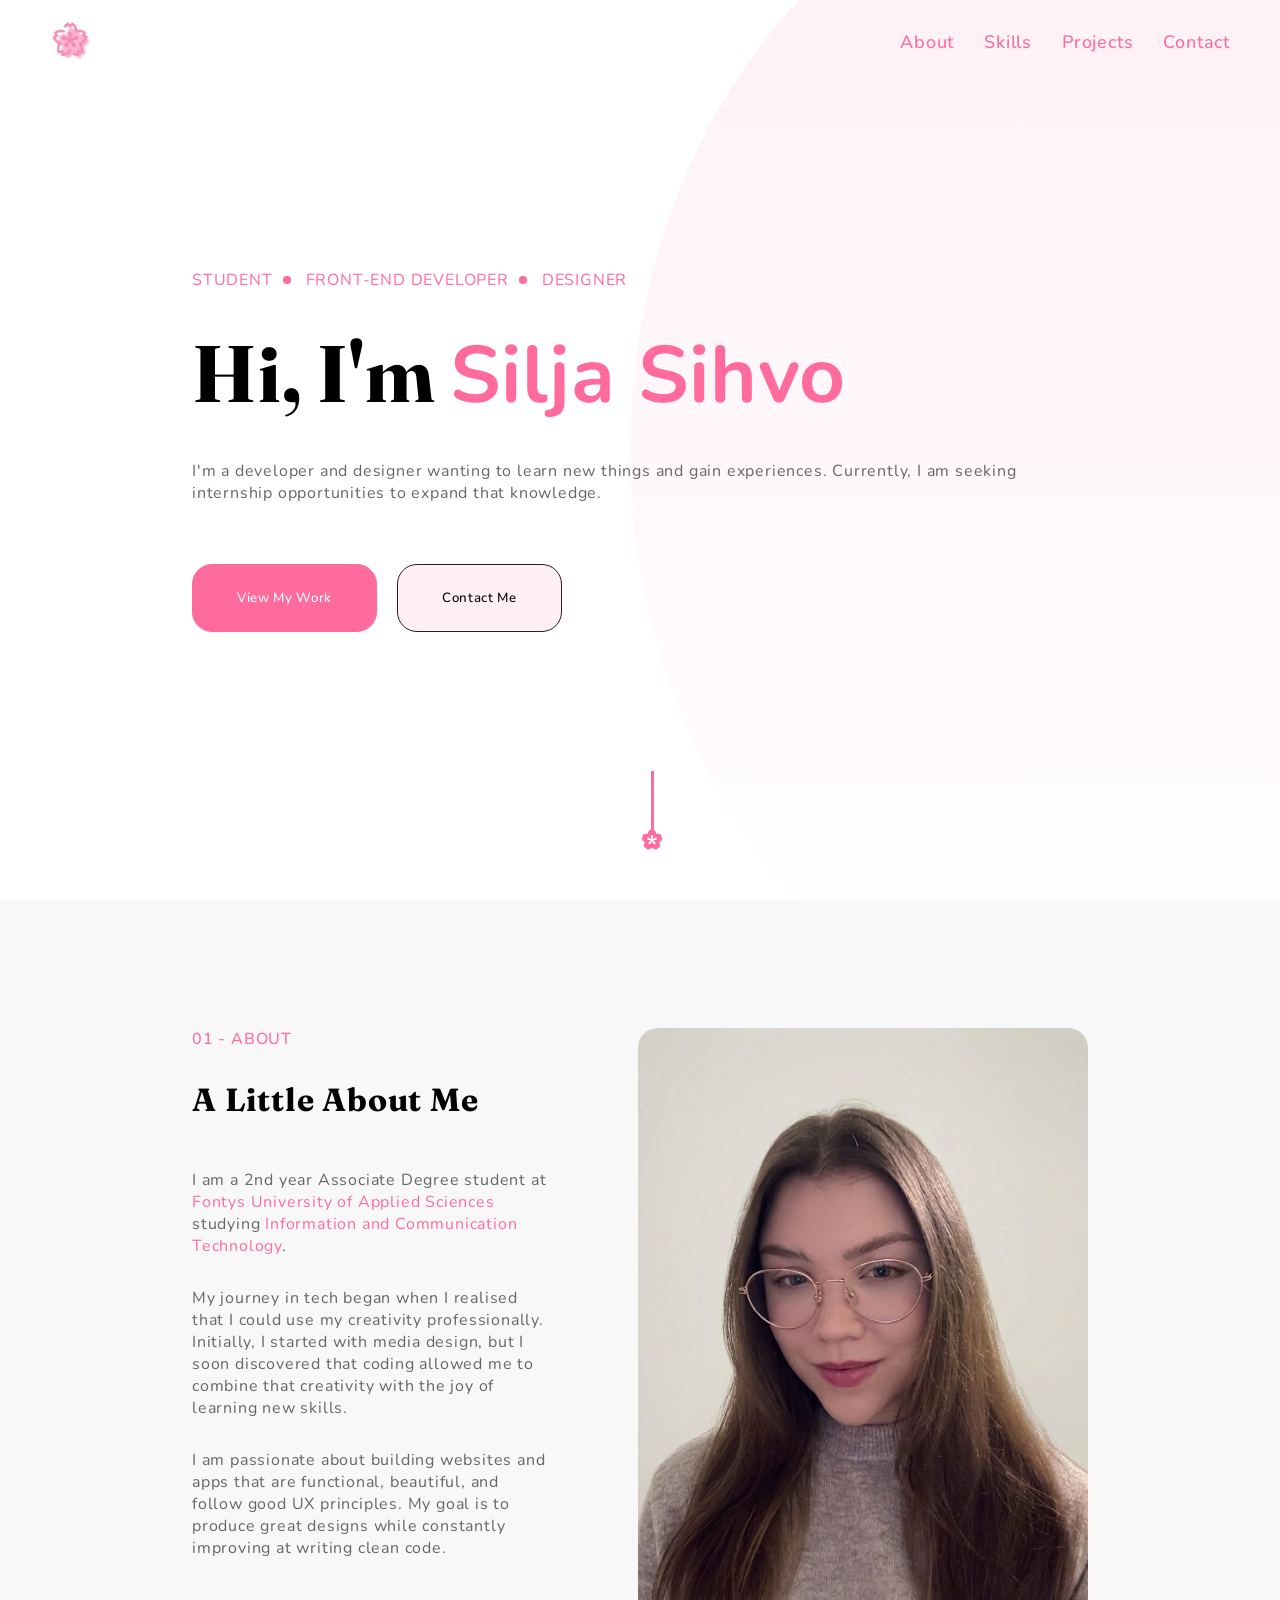
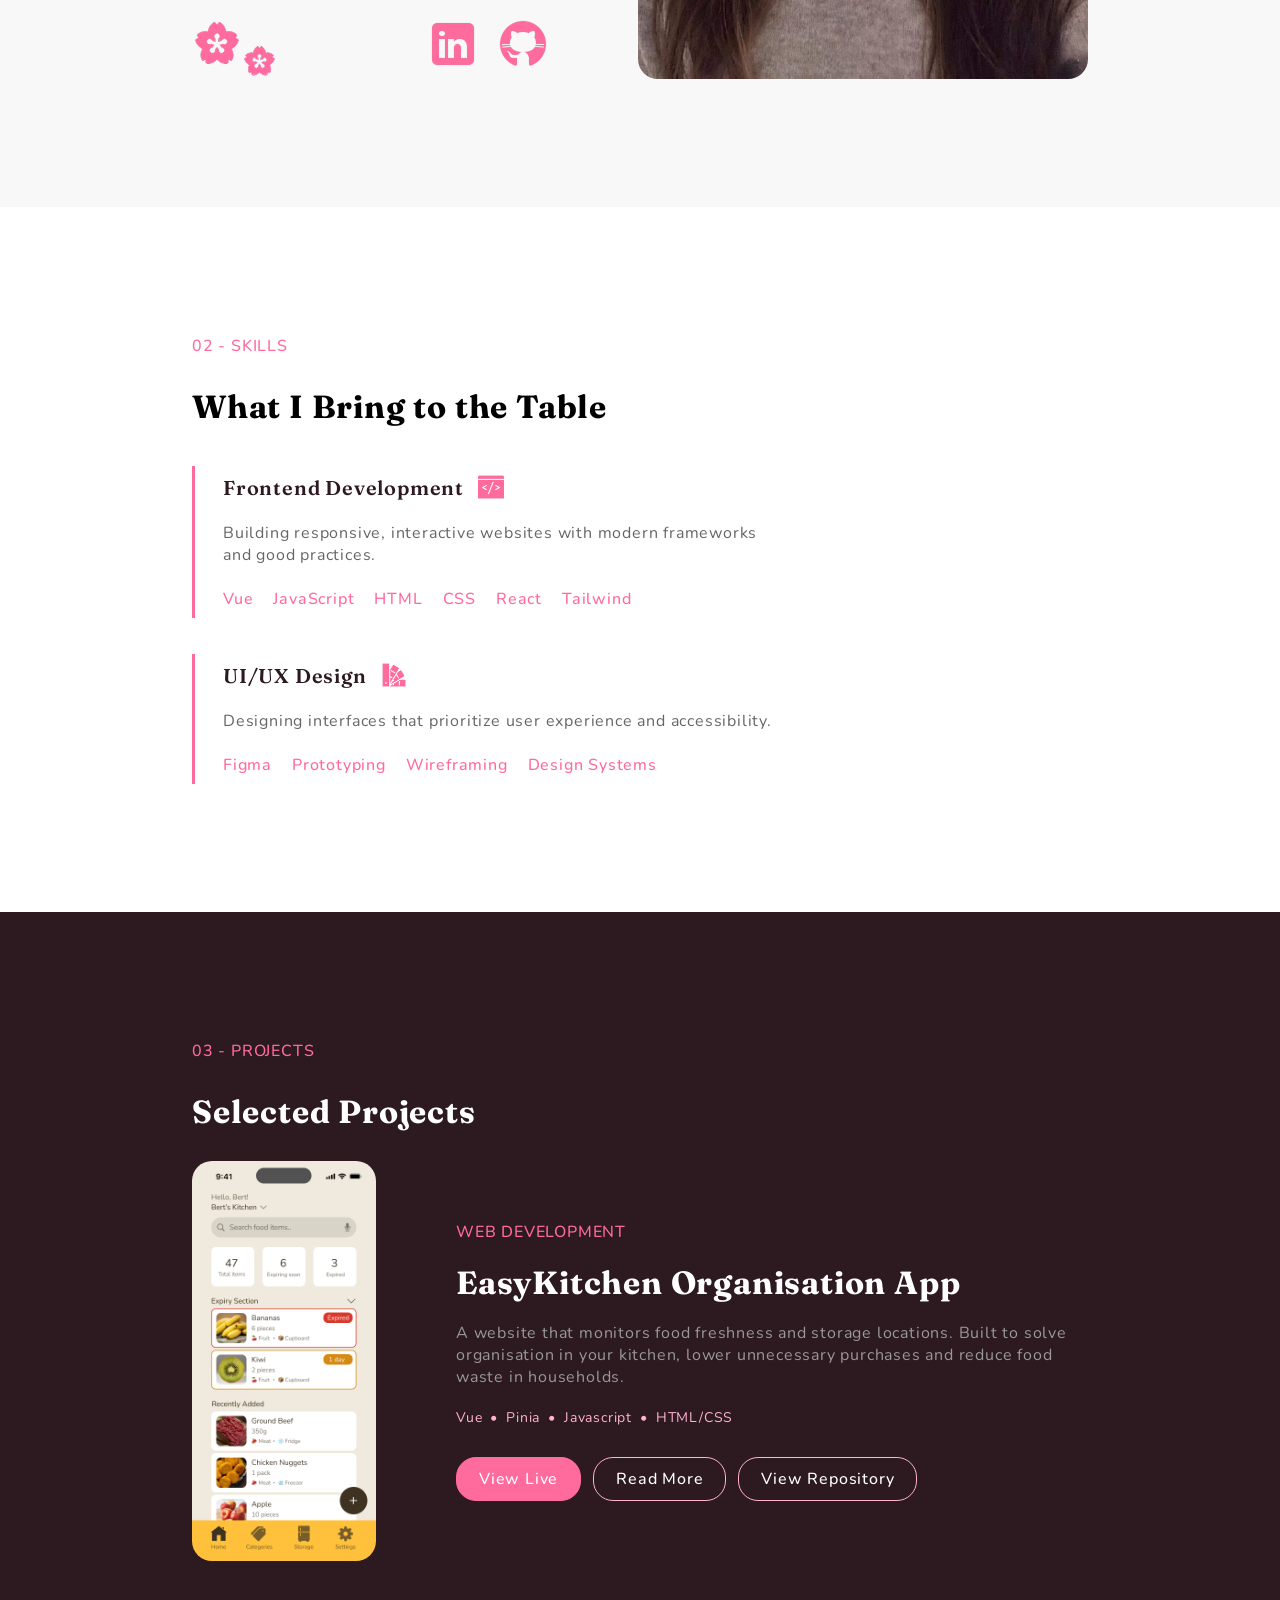
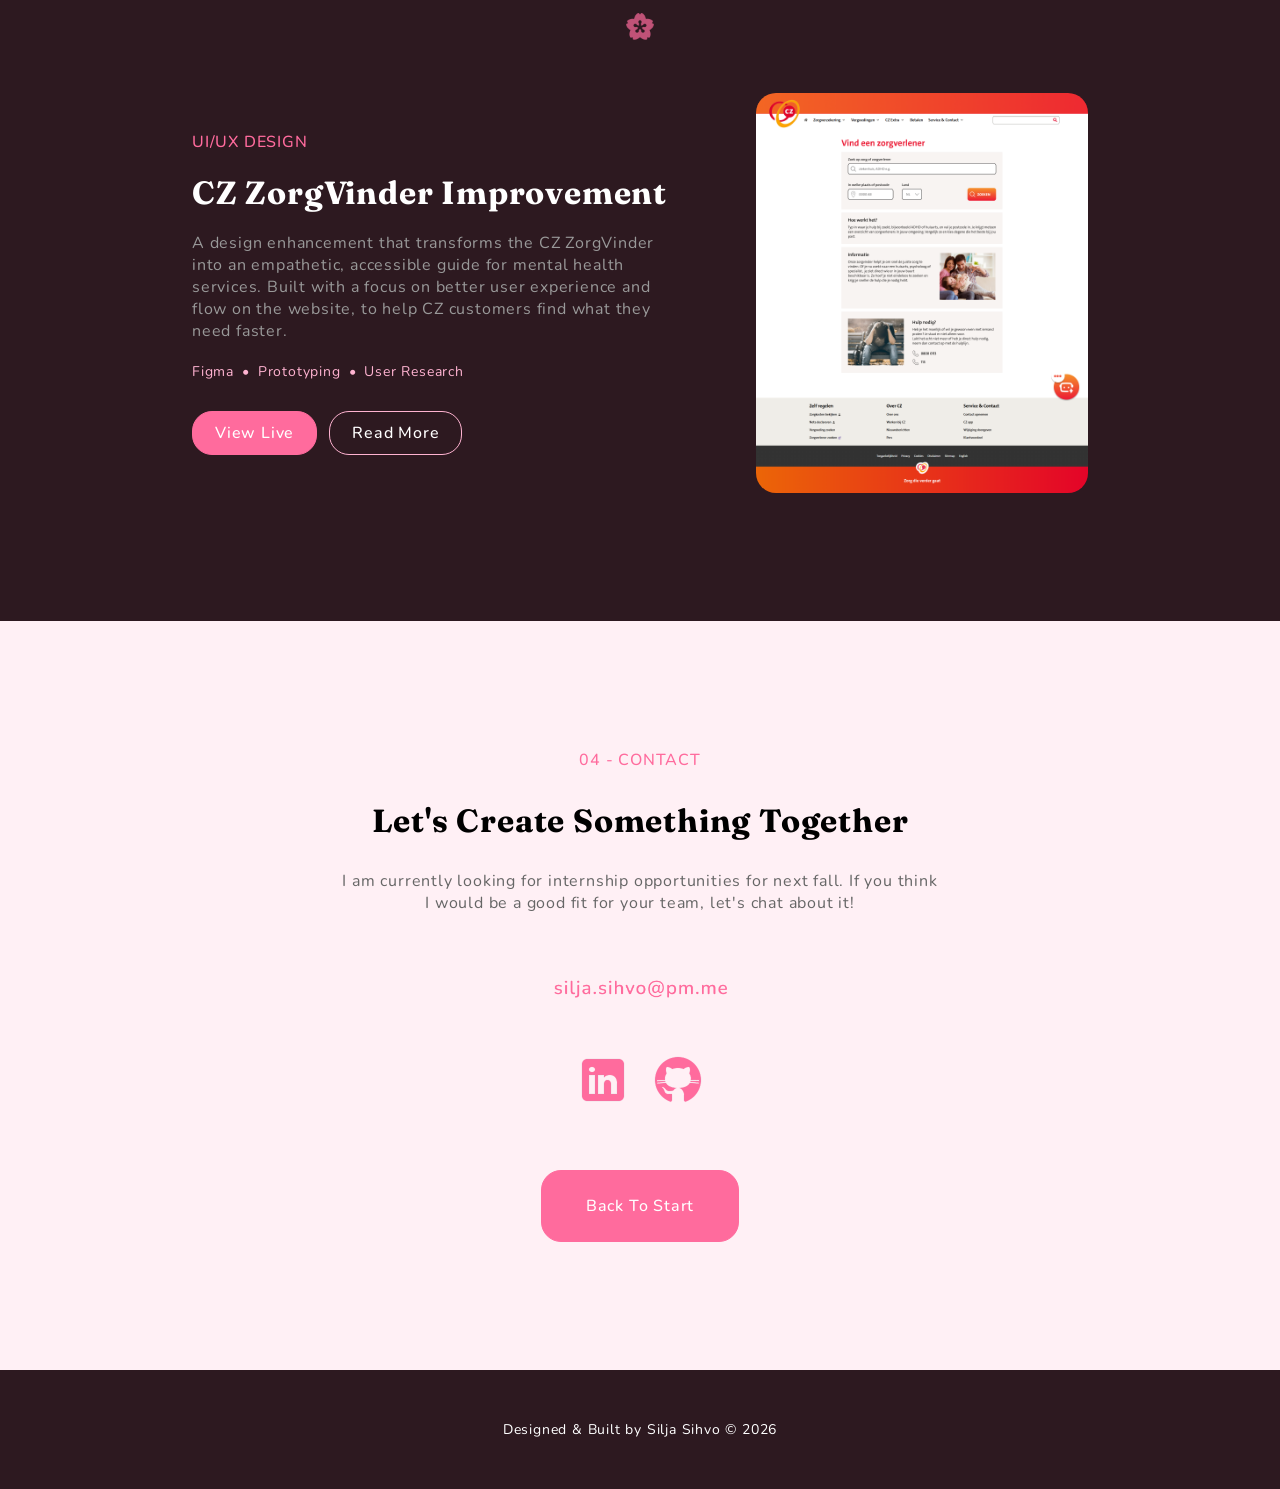
==== commit d6a23230: "Make Header responsive" ====
--- a/index.html
+++ b/index.html
@@ -20,18 +20,24 @@
 	<body>
 		<!-- Header -->
 		<header id="main-header">
-			<div class="logo">
-				<img src="/images/flower-outline.png" alt="Flower Logo" />
-			</div>
-
-			<nav>
-				<ul class="nav-links">
-					<li><a href="#about">About</a></li>
-					<li><a href="#skills">Skills</a></li>
-					<li><a href="#projects">Projects</a></li>
-					<li><a href="#contact">Contact</a></li>
-				</ul>
-			</nav>
+		<div class="logo">
+			<img src="/images/flower-outline.png" alt="Flower Logo" />
+		</div>
+
+		<button class="burger" id="burger-btn" aria-label="Toggle navigation">
+			<span></span>
+			<span></span>
+			<span></span>
+		</button>
+
+		<nav>
+			<ul class="nav-links">
+			<li><a href="#about">About</a></li>
+			<li><a href="#skills">Skills</a></li>
+			<li><a href="#projects">Projects</a></li>
+			<li><a href="#contact">Contact</a></li>
+			</ul>
+		</nav>
 		</header>
 
 		<!-- Hero -->
@@ -249,6 +255,7 @@
 					fall. If you think I would be a good fit for your team,
 					let's chat about it!
 				</p>
+				<img src="/images/stuff.png" class="stuff">
 				<div class="contact-socials">
 					<img src="/images/linkedin.png" alt="LinkedIn" />
 					<img src="/images/github.png" alt="GitHub" />
@@ -258,7 +265,7 @@
 
 		<!-- Footer -->
 		<footer>
-    		<p>Copyright © 2026 Your Company Name</p>
+    		<p>Designed & Built by Silja Sihvo © 2026</p>
 		</footer>
 
 		<script src="script.js"></script>
--- a/styles.css
+++ b/styles.css
@@ -149,6 +149,71 @@
   width: 100%;
 }
 
+.burger {
+  display: none;
+  flex-direction: column;
+  gap: 5px;
+  background: none;
+  border: none;
+  cursor: pointer;
+  padding: 4px;
+  z-index: 1001;
+}
+
+.burger span {
+  display: block;
+  width: 25px;
+  height: 3px;
+  background-color: var(--primary);
+  border-radius: 3px;
+  transition: transform 0.3s ease, opacity 0.3s ease;
+}
+
+.burger.open span:nth-child(1) { transform: translateY(8px) rotate(45deg); }
+.burger.open span:nth-child(2) { opacity: 0; }
+.burger.open span:nth-child(3) { transform: translateY(-8px) rotate(-45deg); }
+
+@media (max-width: 768px) {
+  #main-header {
+    padding: 15px 24px;
+    flex-wrap: wrap;
+  }
+
+  .burger {
+    display: flex;
+  }
+
+  nav {
+    width: 100%;
+    max-height: 0;
+    overflow: hidden;
+    transition: max-height 0.3s ease;
+  }
+
+  nav.open {
+    max-height: 300px;
+  }
+
+  .nav-links {
+    flex-direction: column;
+    gap: 0;
+    padding: 10px 0 20px;
+  }
+
+  .nav-links li a {
+    display: block;
+    padding: 12px 0;
+  }
+
+  .nav-links a::after {
+    bottom: 0;
+  }
+}
+
+#main-header.menu-open {
+  background-color: var(--background-color);
+}
+
 /* -- Hero -- */ 
 
 .role-list {
@@ -745,7 +810,12 @@
     }
 }
 
-/* -- Contact -- */
+.stuff {
+    max-width: 300px;
+    height: auto;
+}
+
+/* -- Footer -- */
 
 footer {
     background-color: var(--contrast);
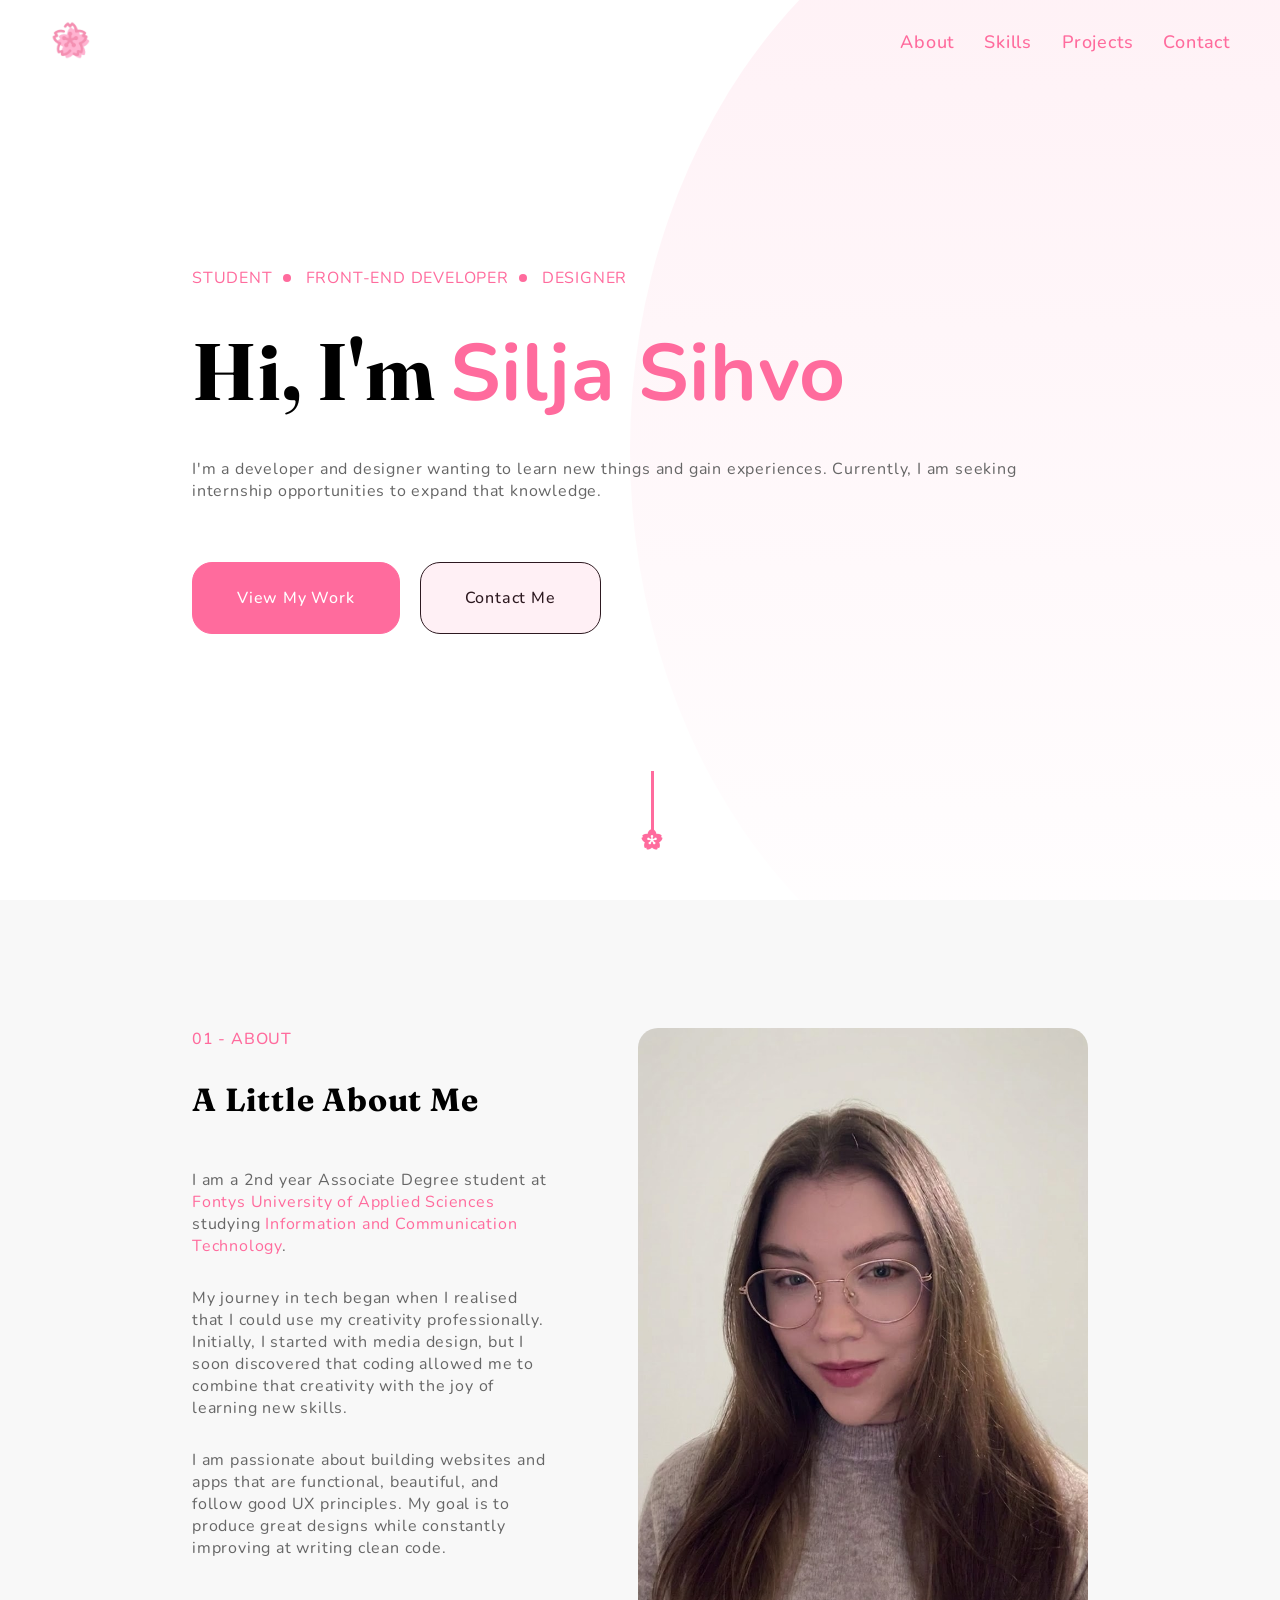
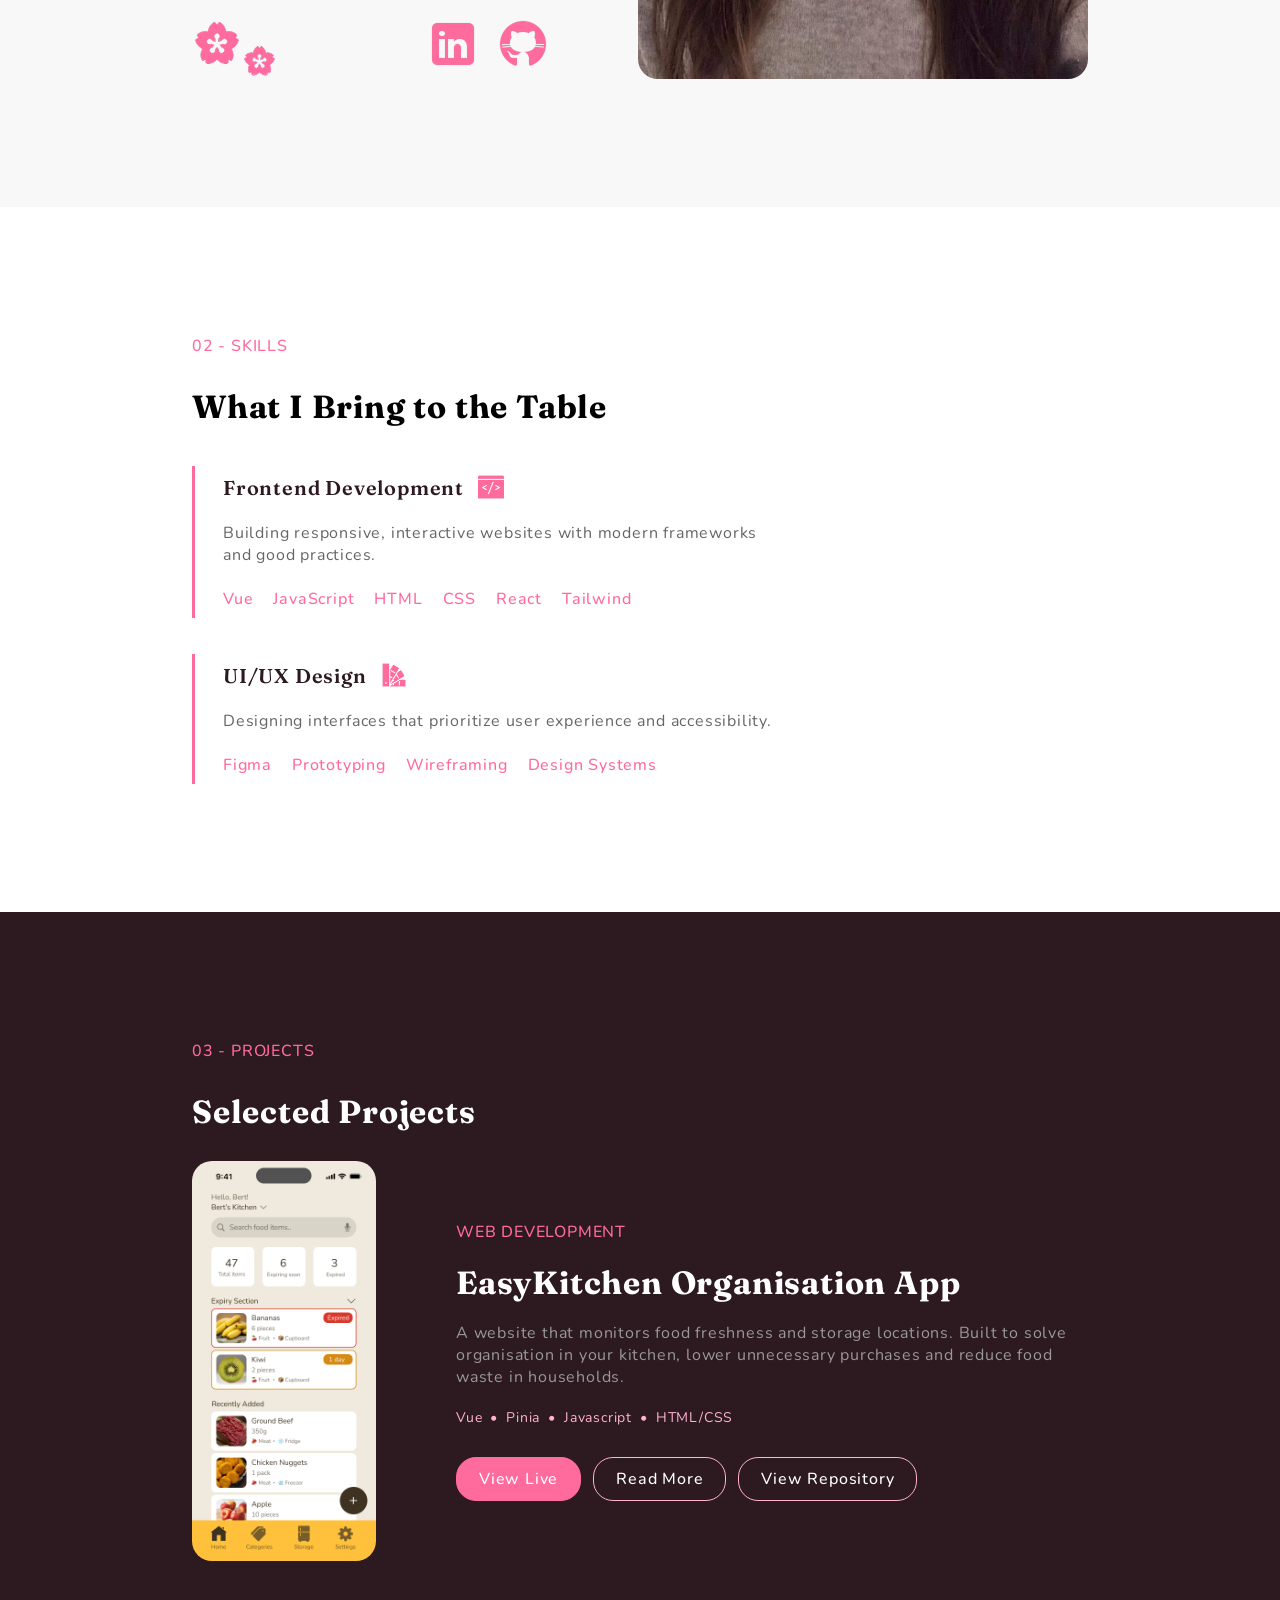
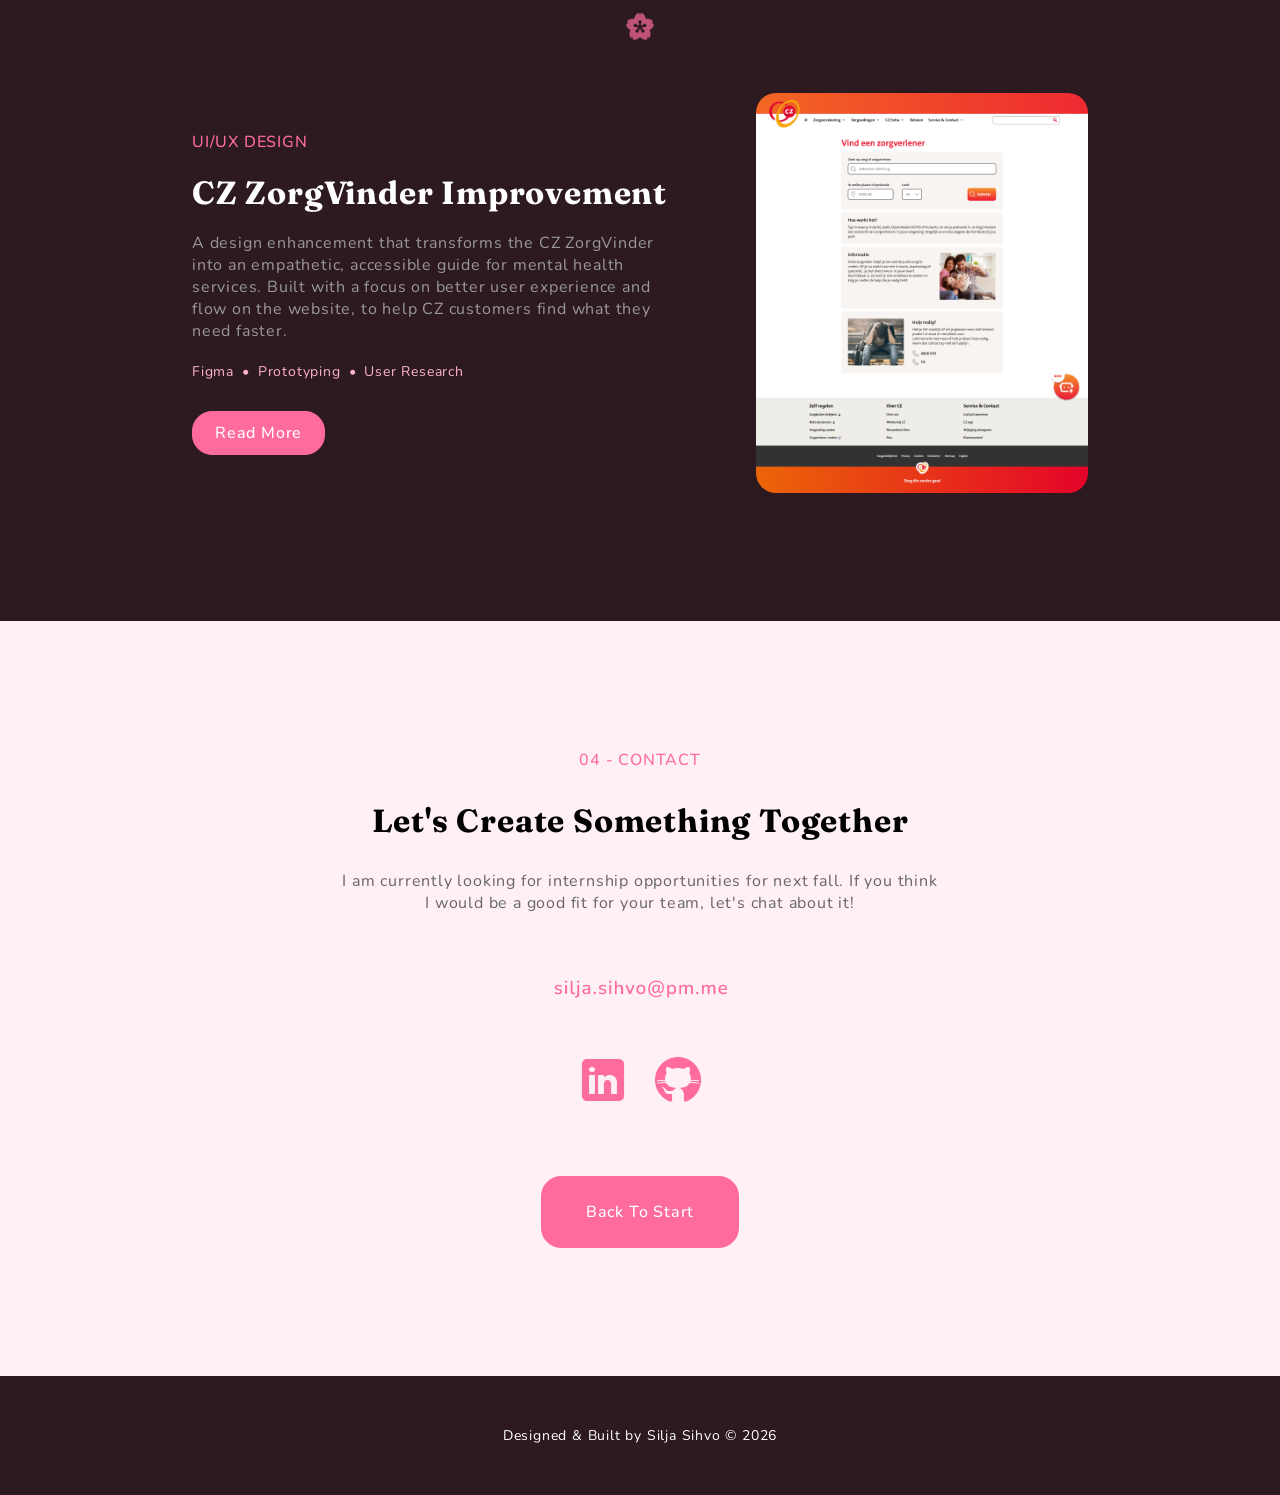
==== commit f08e1512: "Change placeholder images" ====
--- a/index.html
+++ b/index.html
@@ -54,10 +54,10 @@
 					gain experiences. Currently, I am seeking internship
 					opportunities to expand that knowledge.
 				</p>
-				<div class="hero-cta">
-					<button class="view-btn">View My Work</button>
-					<button class="contact-btn">Contact Me</button>
-				</div>
+			<div class="hero-cta">
+				<a href="#projects" class="view-btn">View My Work</a>
+				<a href="#contact" class="contact-btn">Contact Me</a>
+			</div>
 			</div>
 			<div class="scroll-indicator">
 				<div class="scroll-line"></div>
@@ -97,13 +97,17 @@
 						principles. My goal is to produce great designs while
 						constantly improving at writing clean code.
 					</p>
-					<div class="about-bottom">
-						<img src="/images/flowers.png" alt="Flowers" />
-						<div class="about-icons">
+				<div class="about-bottom">
+					<img src="/images/flowers.png" alt="Flowers" />
+					<div class="about-icons">
+						<a href="https://www.linkedin.com/in/silja-sihvo-7ab629388/" target="_blank">
 							<img src="/images/linkedin.png" alt="LinkedIn" />
+						</a>
+						<a href="https://github.com/siljasihvo" target="_blank">
 							<img src="/images/github.png" alt="GitHub" />
-						</div>
-					</div>
+						</a>
+					</div>
+				</div>
 				</div>
 				<img src="/images/selfie.png" alt="Selfie" class="selfie" />
 			</div>
@@ -192,15 +196,9 @@
 							<span>HTML/CSS</span>
 						</div>
 						<div class="project-buttons">
-							<button class="view-btn">View Live</button>
-							<a
-								href="project1.html"
-								class="contact-btn project-outline-btn">
-								Read More
-							</a>
-							<button class="contact-btn project-outline-btn">
-								View Repository
-							</button>
+							<a href="https://i552394.luna.fhict.nl/easy-kitchen/" target="_blank" class="view-btn">View Live</a>
+							<a href="project1.html" class="contact-btn project-outline-btn">Read More</a>
+							<a href="https://github.com/siljasihvo/easy-kitchen-frontend" target="_blank" class="contact-btn project-outline-btn">View Repository</a>
 						</div>
 					</div>
 				</div>
@@ -229,10 +227,9 @@
 							<span>User Research</span>
 						</div>
 						<div class="project-buttons">
-							<button class="view-btn">View Live</button>
 							<a
 								href="project2.html"
-								class="contact-btn project-outline-btn">
+								class="view-btn">
 								Read More
 							</a>
 						</div>
@@ -245,6 +242,7 @@
 			</div>
 		</section>
 
+		<!-- Contacts -->
 		
 		<section class="contact reveal" id="contact">
 			<div class="contact-container">
@@ -257,8 +255,12 @@
 				</p>
 				<img src="/images/stuff.png" class="stuff">
 				<div class="contact-socials">
-					<img src="/images/linkedin.png" alt="LinkedIn" />
-					<img src="/images/github.png" alt="GitHub" />
+					<a href="https://www.linkedin.com/in/silja-sihvo-7ab629388/" target="_blank">
+						<img src="/images/linkedin.png" alt="LinkedIn" />
+					</a>
+					<a href="https://github.com/siljasihvo" target="_blank">
+						<img src="/images/github.png" alt="GitHub" />
+					</a>
 				</div>
 				<div class="cta-btn">Back To Start</div>
 		</section>
--- a/styles.css
+++ b/styles.css
@@ -264,6 +264,8 @@
     font-weight: 500;
     letter-spacing: 0.05em;
     transition: all 0.3s ease;
+    color: var(--contrast);
+
 }
 
 .view-btn:hover {
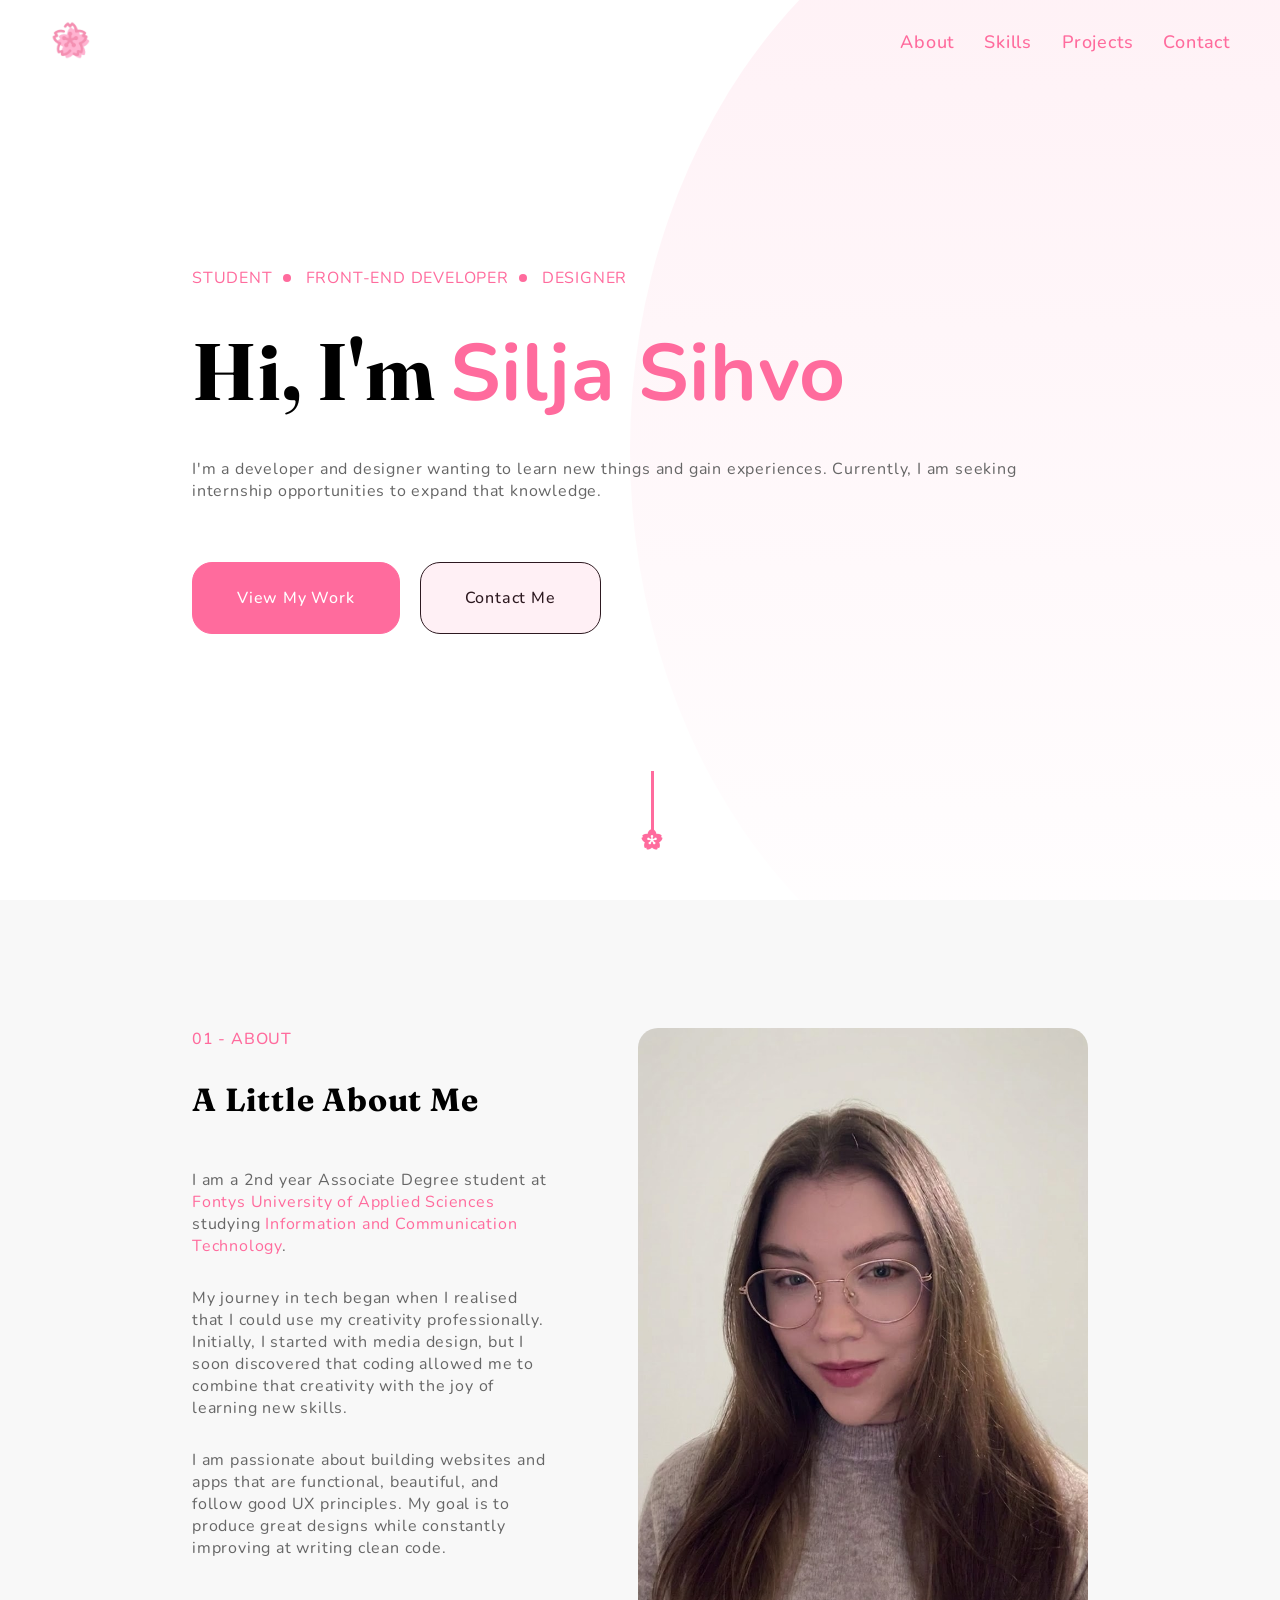
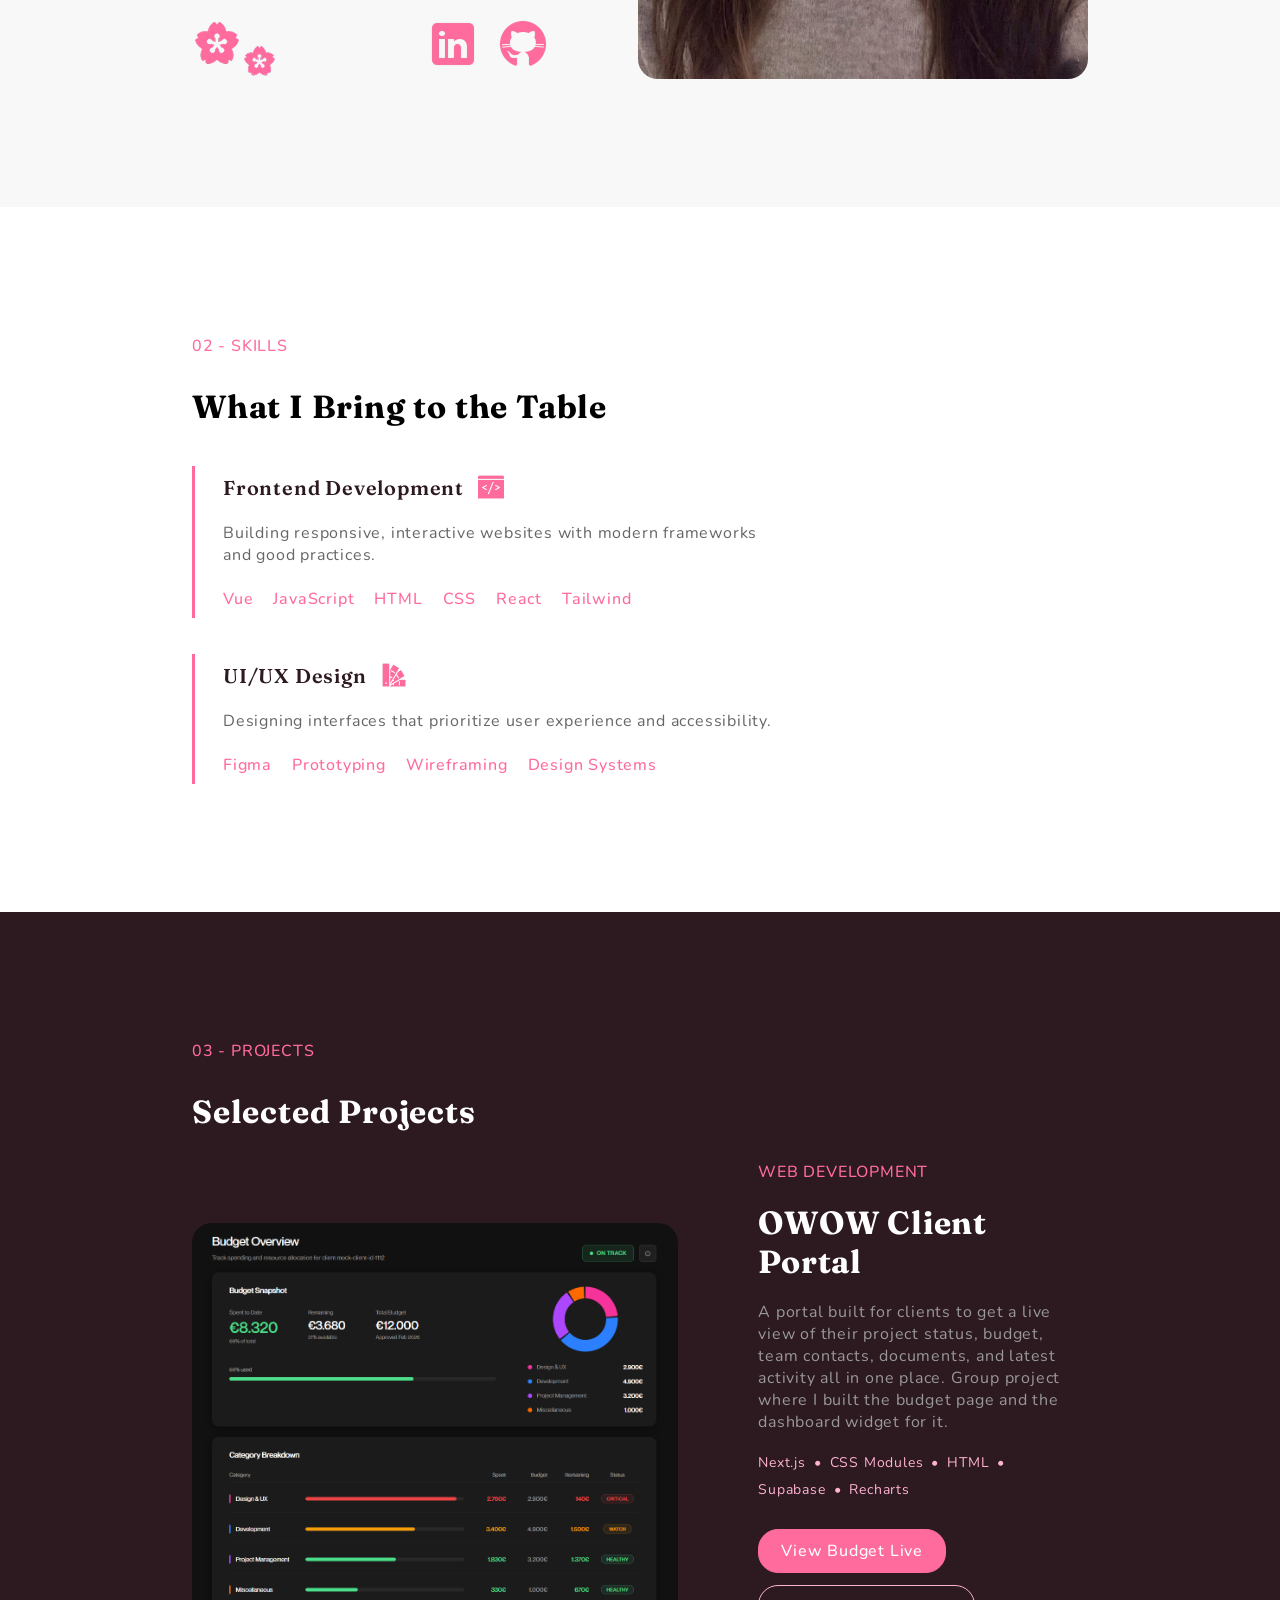
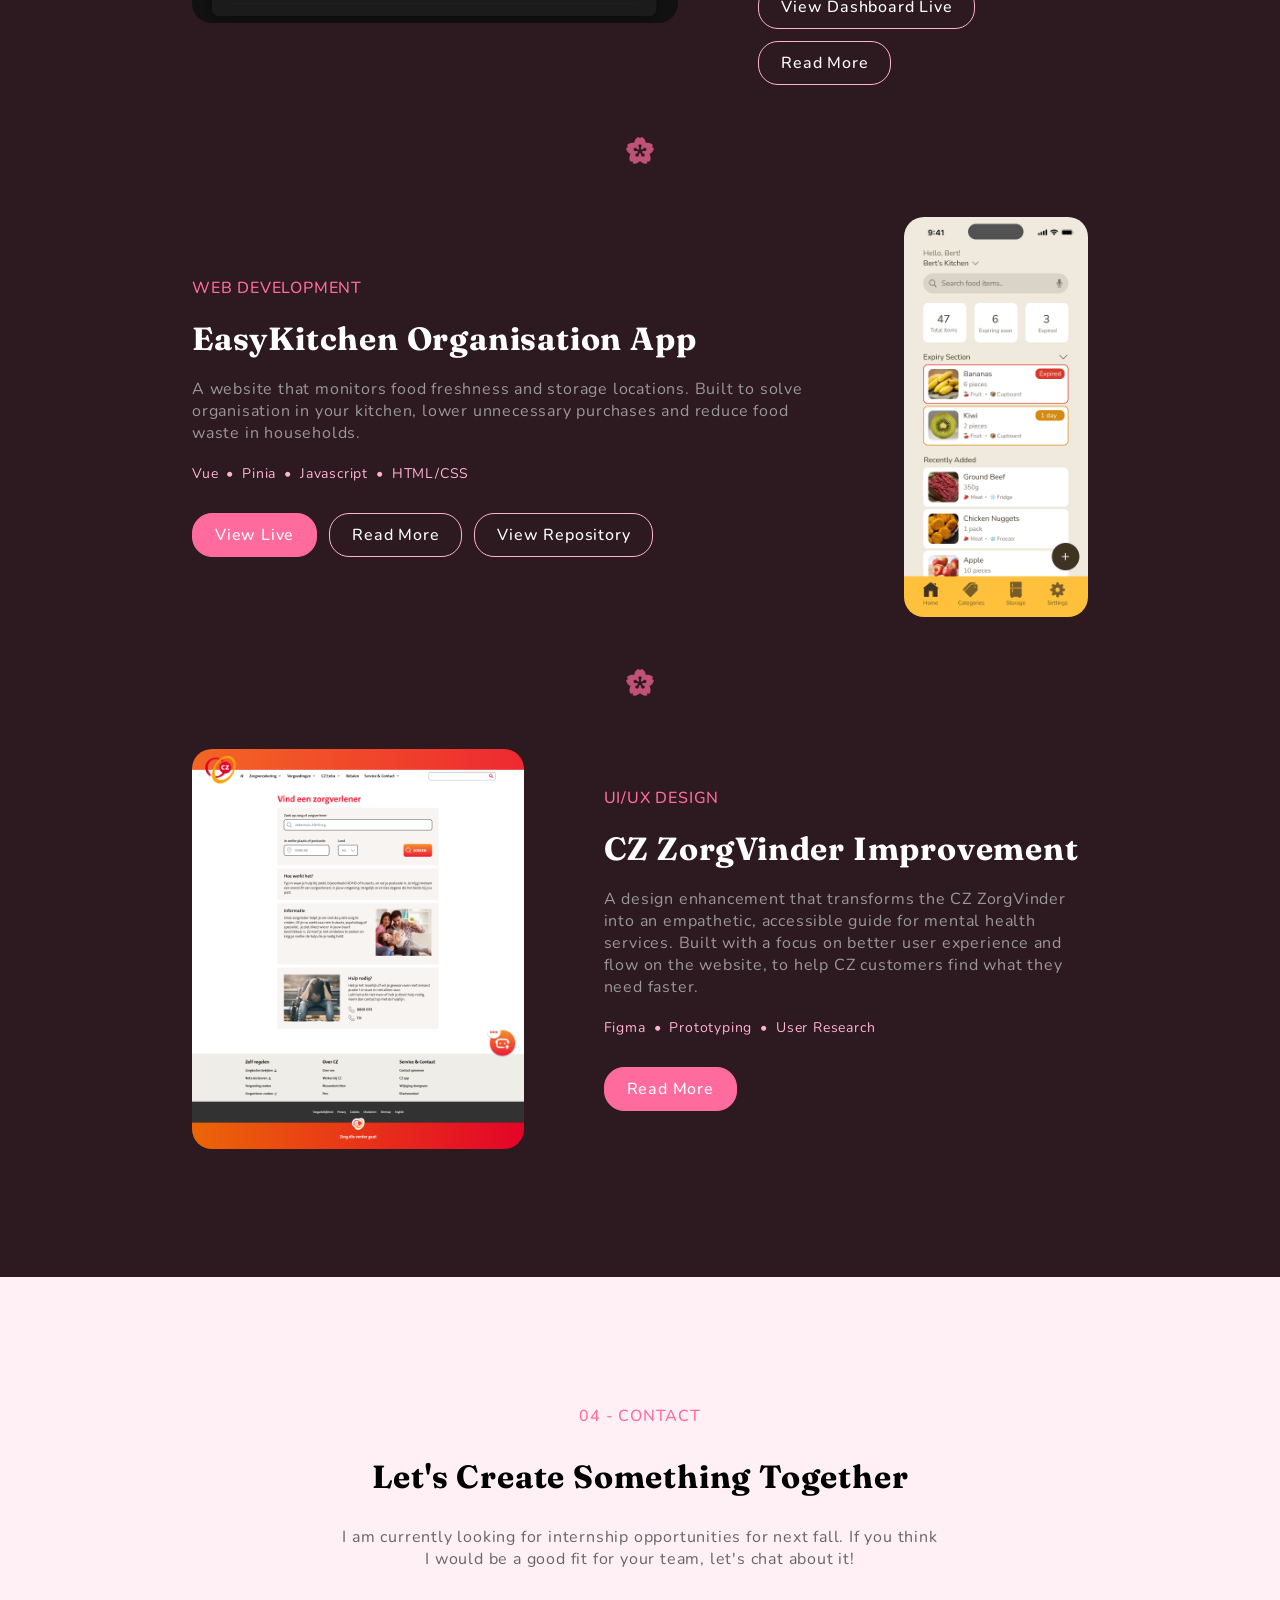
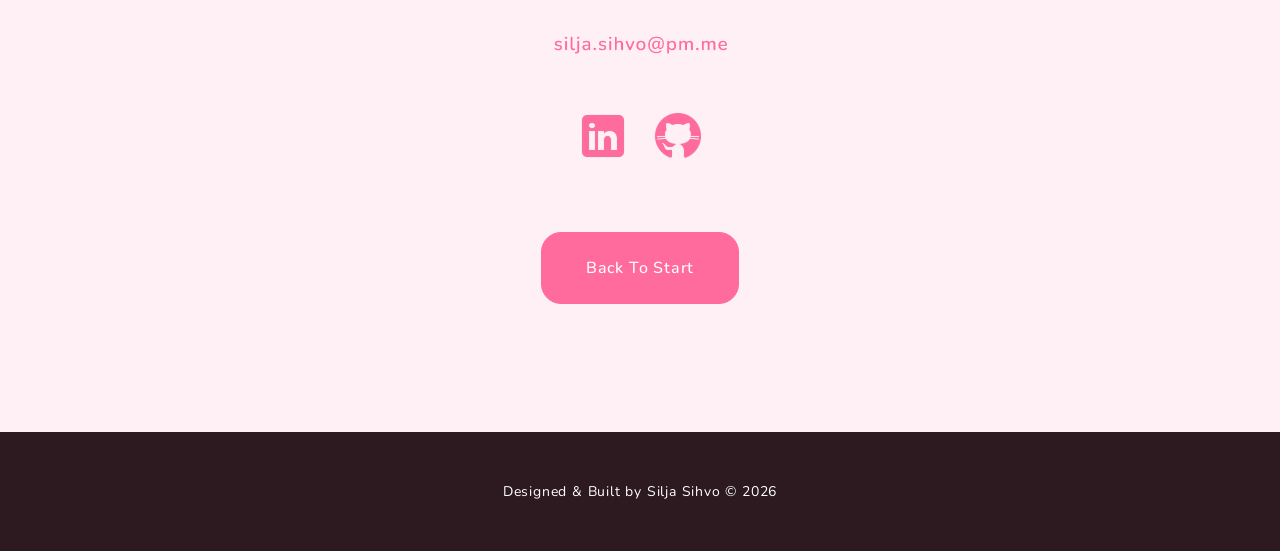
==== commit 47d3c7d4: "Add third project and image lightbox to detail pages" ====
--- a/index.html
+++ b/index.html
@@ -177,9 +177,40 @@
 
 				<div class="project-card">
 					<img
-						src="/images/project1.png"
-						alt="EasyKitchen App"
+						src="/images/project3.png"
+						alt="OWOW Client Portal"
 						class="project-img" />
+					<div class="project-info">
+						<h4 class="project-category">WEB DEVELOPMENT</h4>
+						<h2>OWOW Client Portal</h2>
+						<p>
+							A portal built for clients to get a live view of
+							their project status, budget, team contacts,
+							documents, and latest activity all in one place. Group project where I built the budget page and the dashboard widget for it.
+						</p>
+						<div class="project-tags">
+							<span>Next.js</span>
+							<span>CSS Modules</span>
+							<span>HTML</span>
+							<span>Supabase</span>
+							<span>Recharts</span>
+						</div>
+						<div class="project-buttons">
+							<a href="https://owow-portal.vercel.app/admin/clients/a1b2c3d4-e5f6-7890-abcd-ef1234567890/budget" target="_blank" class="view-btn">View Budget Live</a>
+							<a href="https://owow-portal.vercel.app/client/dashboard" target="_blank" class="contact-btn project-outline-btn">View Dashboard Live</a>
+							<a href="project3.html" class="contact-btn project-outline-btn">Read More</a>
+						</div>
+					</div>
+				</div>
+
+				<div class="project-divider">
+					<img
+						src="/images/flower.png"
+						alt="Flower"
+						class="flower-icon" />
+				</div>
+
+				<div class="project-card project-card--reverse">
 					<div class="project-info">
 						<h4 class="project-category">WEB DEVELOPMENT</h4>
 						<h2>EasyKitchen Organisation App</h2>
@@ -201,6 +232,10 @@
 							<a href="https://github.com/siljasihvo/easy-kitchen-frontend" target="_blank" class="contact-btn project-outline-btn">View Repository</a>
 						</div>
 					</div>
+					<img
+						src="/images/project1.png"
+						alt="EasyKitchen App"
+						class="project-img" />
 				</div>
 
 				<div class="project-divider">
@@ -210,7 +245,11 @@
 						class="flower-icon" />
 				</div>
 
-				<div class="project-card project-card--reverse">
+				<div class="project-card">
+					<img
+						src="/images/project2.png"
+						alt="CZ ZorgVinder"
+						class="project-img" />
 					<div class="project-info">
 						<h4 class="project-category">UI/UX DESIGN</h4>
 						<h2>CZ ZorgVinder Improvement</h2>
@@ -227,17 +266,9 @@
 							<span>User Research</span>
 						</div>
 						<div class="project-buttons">
-							<a
-								href="project2.html"
-								class="view-btn">
-								Read More
-							</a>
-						</div>
-					</div>
-					<img
-						src="/images/project2.png"
-						alt="CZ ZorgVinder"
-						class="project-img" />
+							<a href="project2.html" class="view-btn">Read More</a>
+						</div>
+					</div>
 				</div>
 			</div>
 		</section>
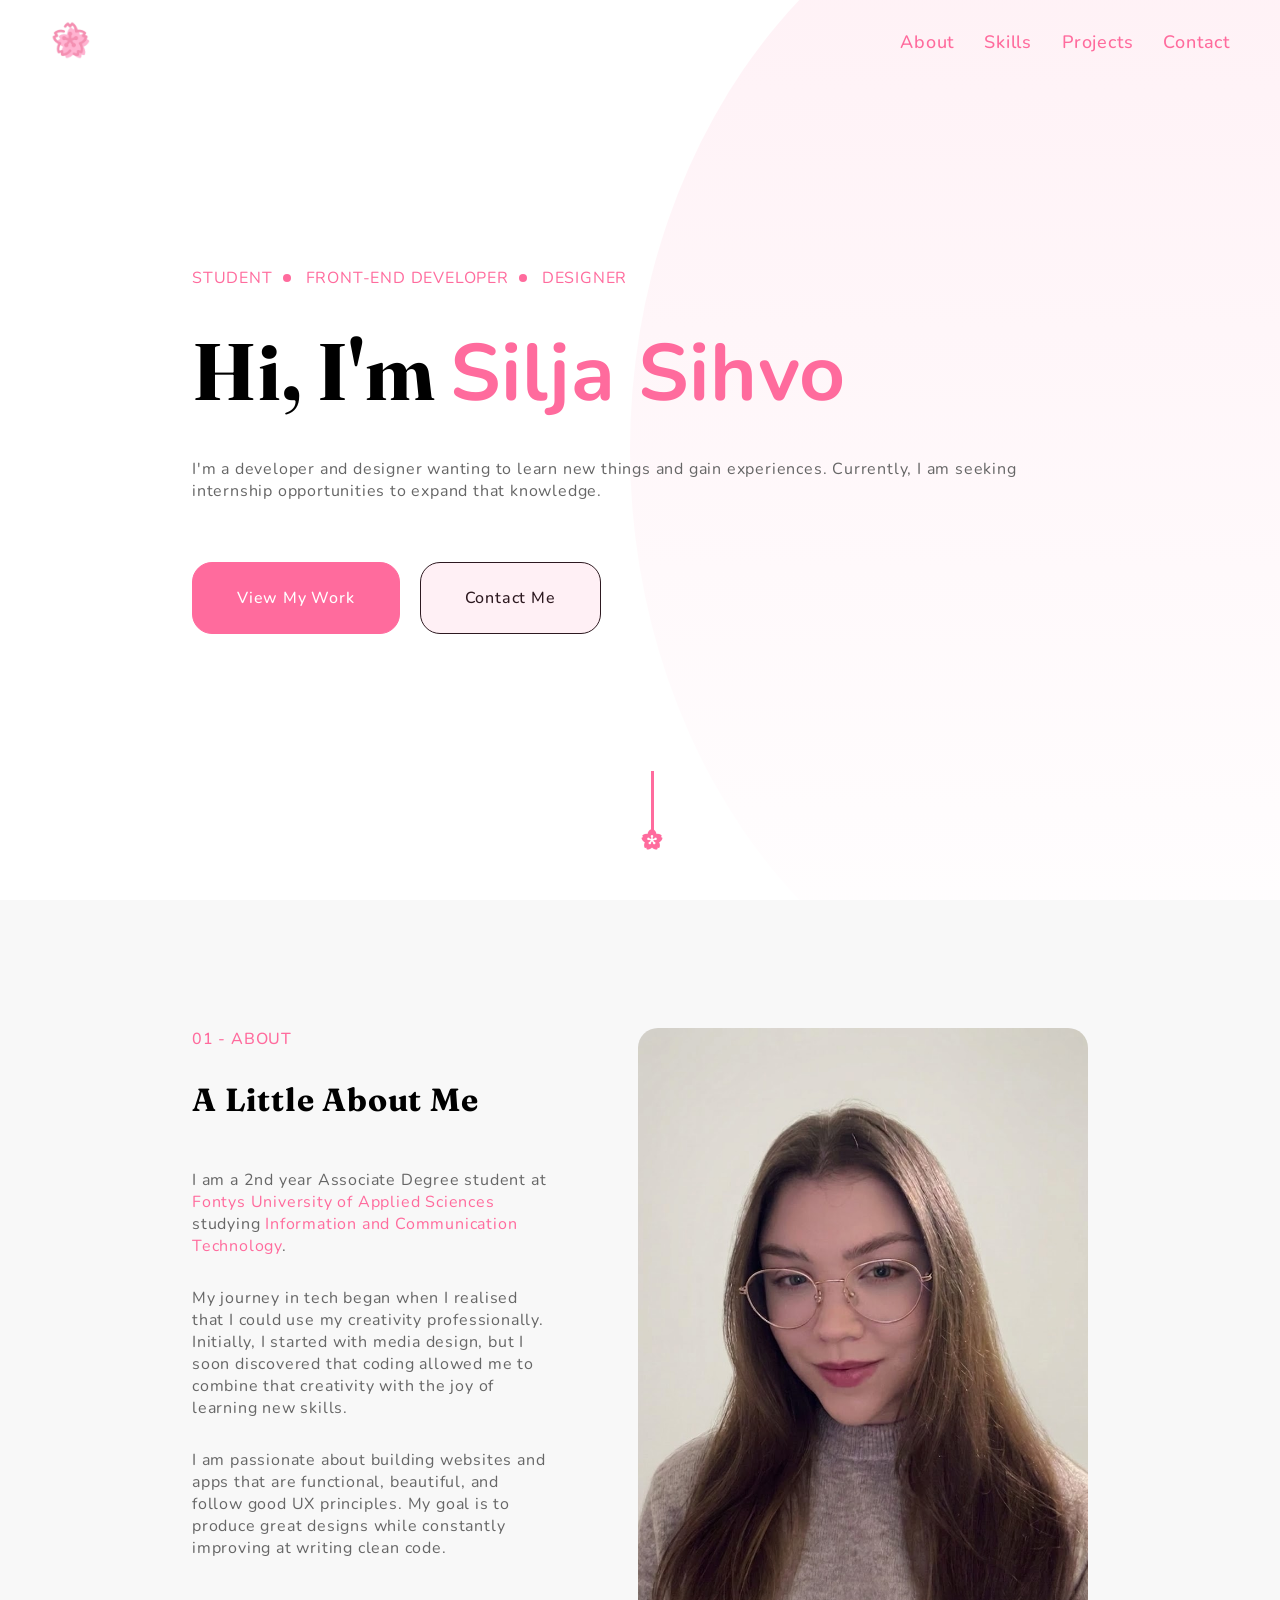
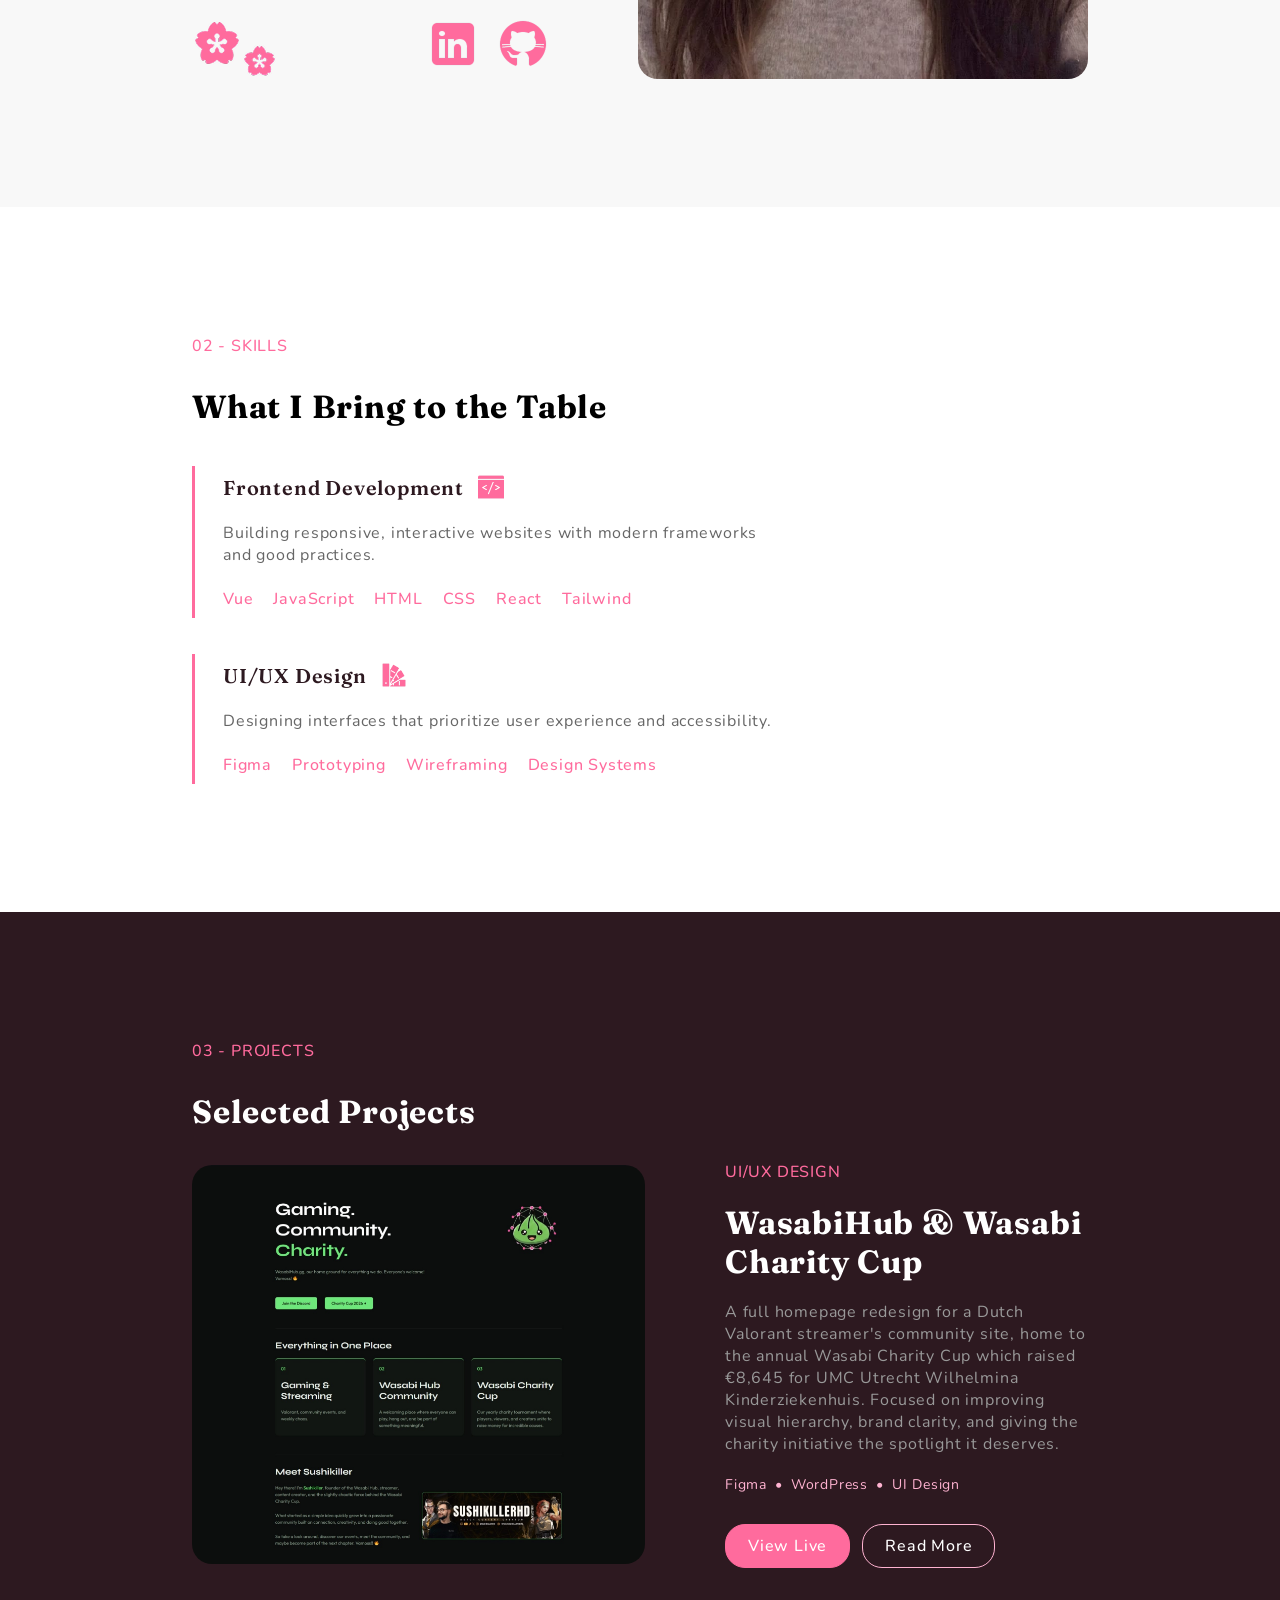
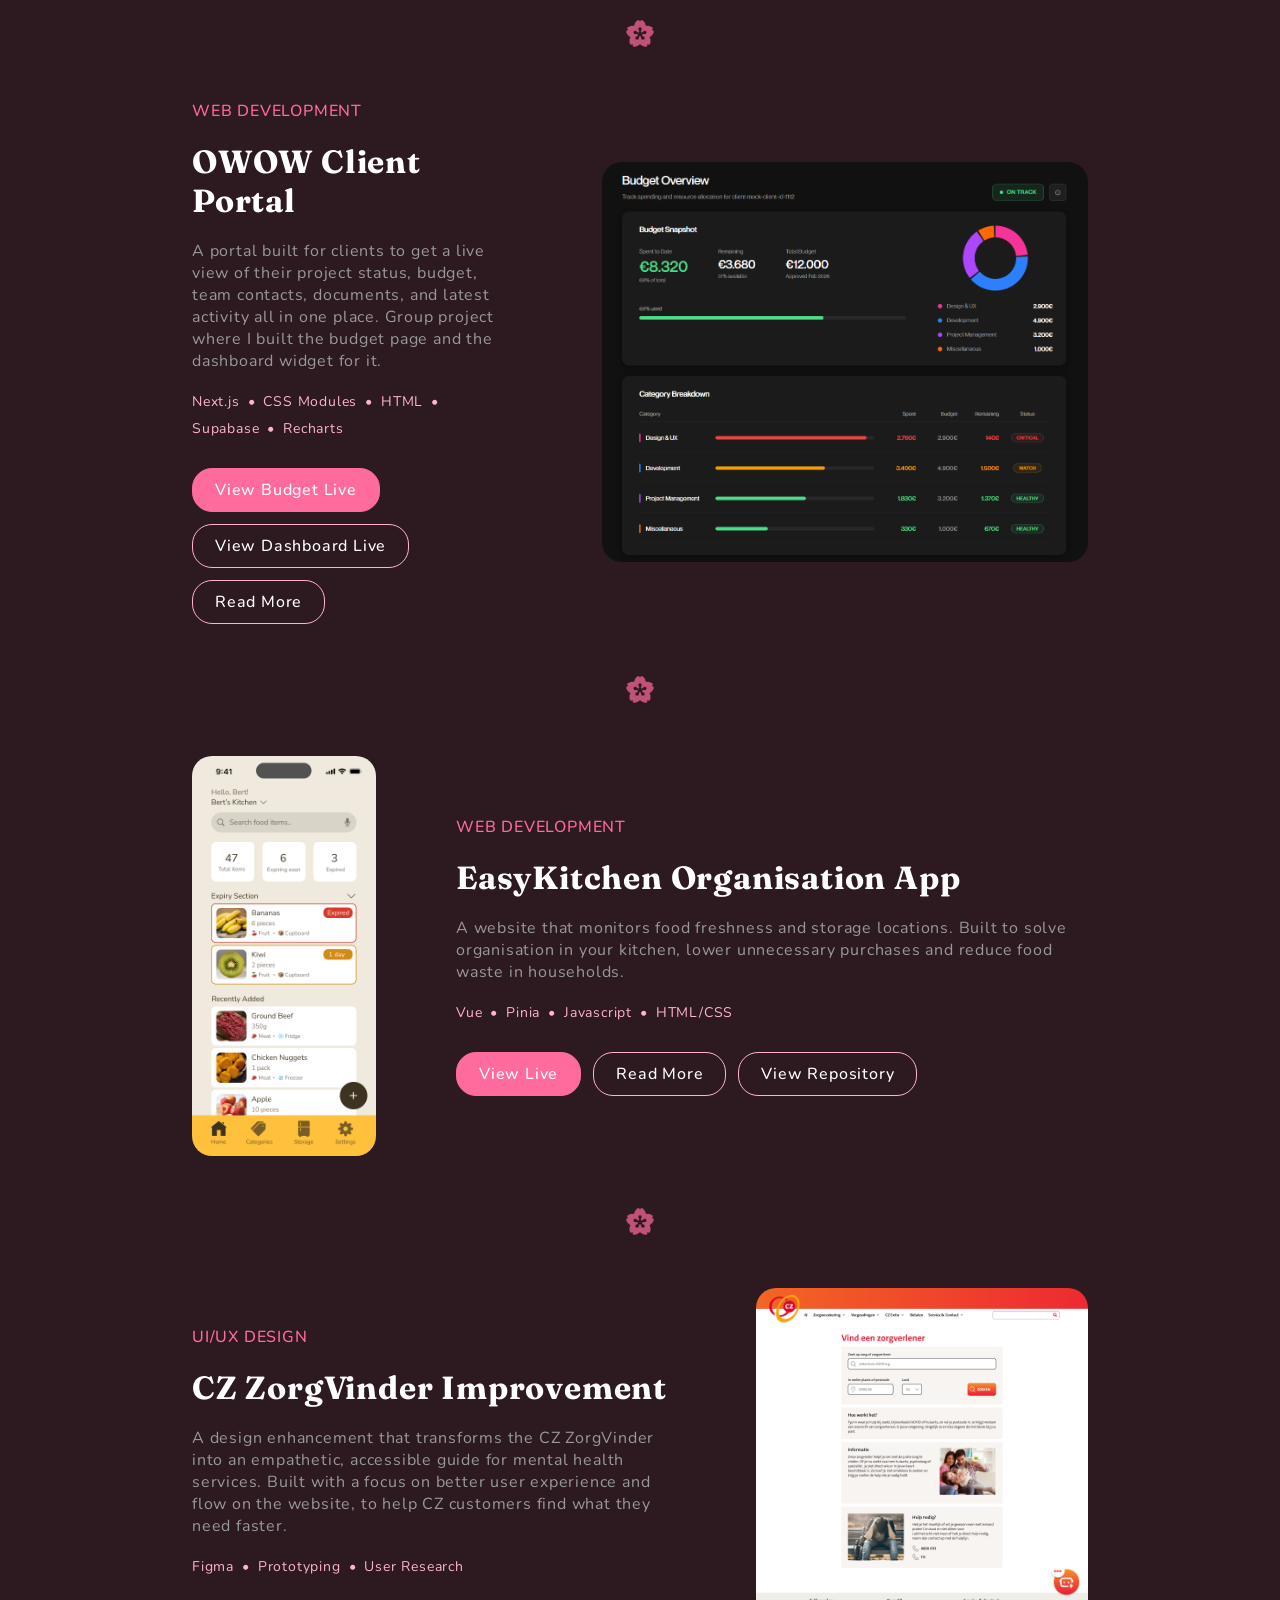
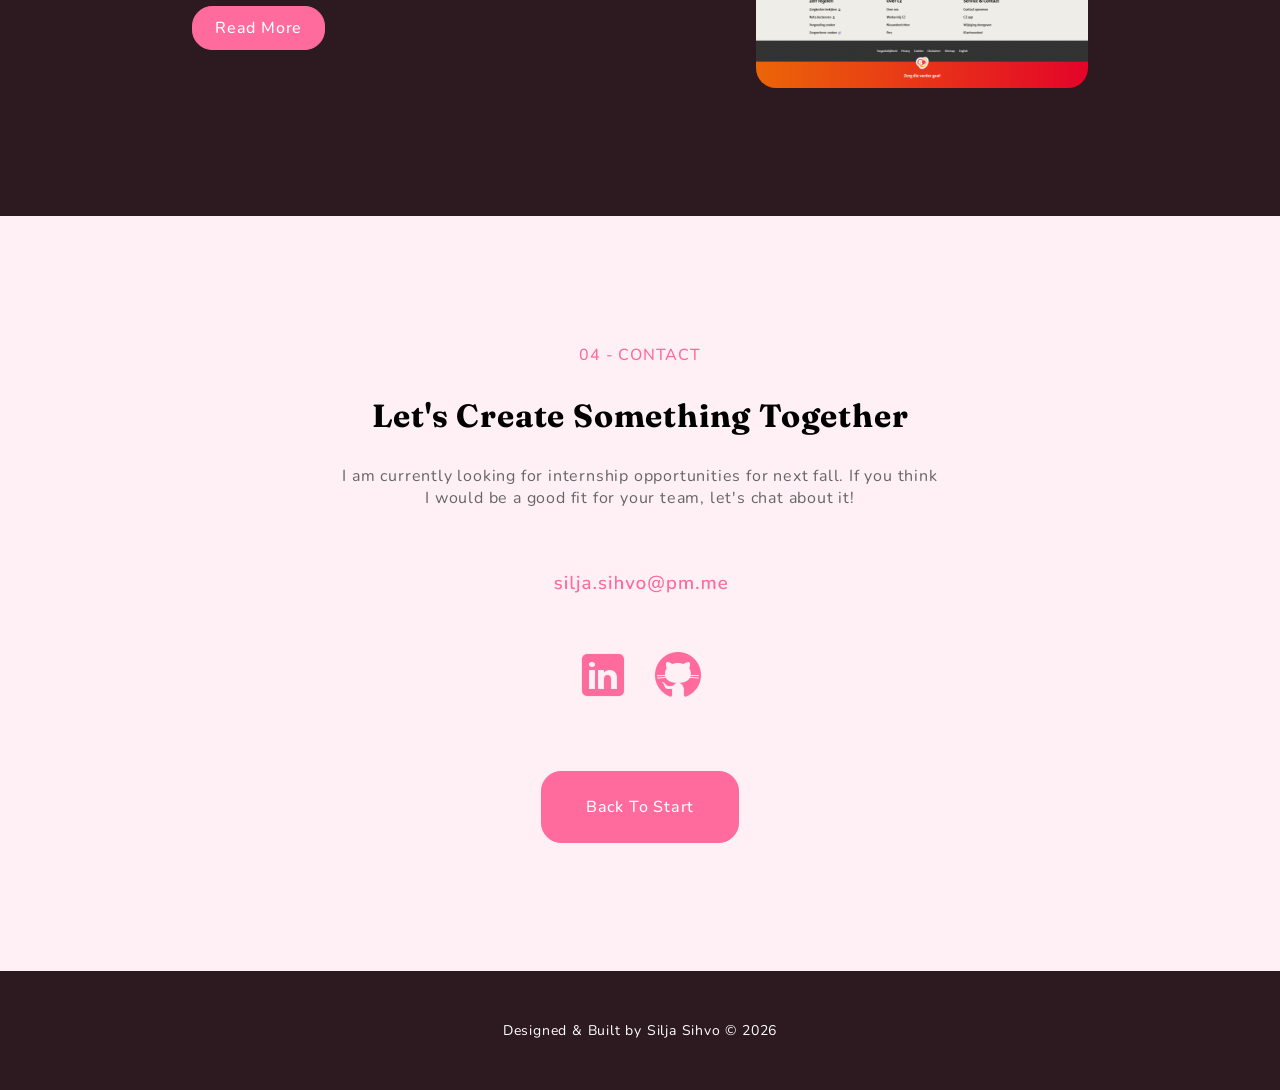
==== commit d878f231: "Add wasabihub project page and reorder projects" ====
--- a/index.html
+++ b/index.html
@@ -177,9 +177,35 @@
 
 				<div class="project-card">
 					<img
-						src="/images/project3.png"
-						alt="OWOW Client Portal"
+						src="/images/project4.png"
+						alt="WasabiHub Website"
 						class="project-img" />
+					<div class="project-info">
+						<h4 class="project-category">UI/UX DESIGN</h4>
+						<h2>WasabiHub & Wasabi Charity Cup</h2>
+						<p>
+							A full homepage redesign for a Dutch Valorant streamer's community site, home to the annual Wasabi Charity Cup which raised &euro;8,645 for UMC Utrecht Wilhelmina Kinderziekenhuis. Focused on improving visual hierarchy, brand clarity, and giving the charity initiative the spotlight it deserves.
+						</p>
+						<div class="project-tags">
+							<span>Figma</span>
+							<span>WordPress</span>
+							<span>UI Design</span>
+						</div>
+						<div class="project-buttons">
+							<a href="https://wasabihub.gg" target="_blank" class="view-btn">View Live</a>
+							<a href="project4.html" class="contact-btn project-outline-btn">Read More</a>
+						</div>
+					</div>
+				</div>
+
+				<div class="project-divider">
+					<img
+						src="/images/flower.png"
+						alt="Flower"
+						class="flower-icon" />
+				</div>
+
+				<div class="project-card project-card--reverse">
 					<div class="project-info">
 						<h4 class="project-category">WEB DEVELOPMENT</h4>
 						<h2>OWOW Client Portal</h2>
@@ -201,6 +227,10 @@
 							<a href="project3.html" class="contact-btn project-outline-btn">Read More</a>
 						</div>
 					</div>
+					<img
+						src="/images/project3.png"
+						alt="OWOW Client Portal"
+						class="project-img" />
 				</div>
 
 				<div class="project-divider">
@@ -210,7 +240,11 @@
 						class="flower-icon" />
 				</div>
 
-				<div class="project-card project-card--reverse">
+				<div class="project-card">
+					<img
+						src="/images/project1.png"
+						alt="EasyKitchen App"
+						class="project-img" />
 					<div class="project-info">
 						<h4 class="project-category">WEB DEVELOPMENT</h4>
 						<h2>EasyKitchen Organisation App</h2>
@@ -232,10 +266,6 @@
 							<a href="https://github.com/siljasihvo/easy-kitchen-frontend" target="_blank" class="contact-btn project-outline-btn">View Repository</a>
 						</div>
 					</div>
-					<img
-						src="/images/project1.png"
-						alt="EasyKitchen App"
-						class="project-img" />
 				</div>
 
 				<div class="project-divider">
@@ -245,11 +275,7 @@
 						class="flower-icon" />
 				</div>
 
-				<div class="project-card">
-					<img
-						src="/images/project2.png"
-						alt="CZ ZorgVinder"
-						class="project-img" />
+				<div class="project-card project-card--reverse">
 					<div class="project-info">
 						<h4 class="project-category">UI/UX DESIGN</h4>
 						<h2>CZ ZorgVinder Improvement</h2>
@@ -269,7 +295,12 @@
 							<a href="project2.html" class="view-btn">Read More</a>
 						</div>
 					</div>
-				</div>
+					<img
+						src="/images/project2.png"
+						alt="CZ ZorgVinder"
+						class="project-img" />
+				</div>
+
 			</div>
 		</section>
 
